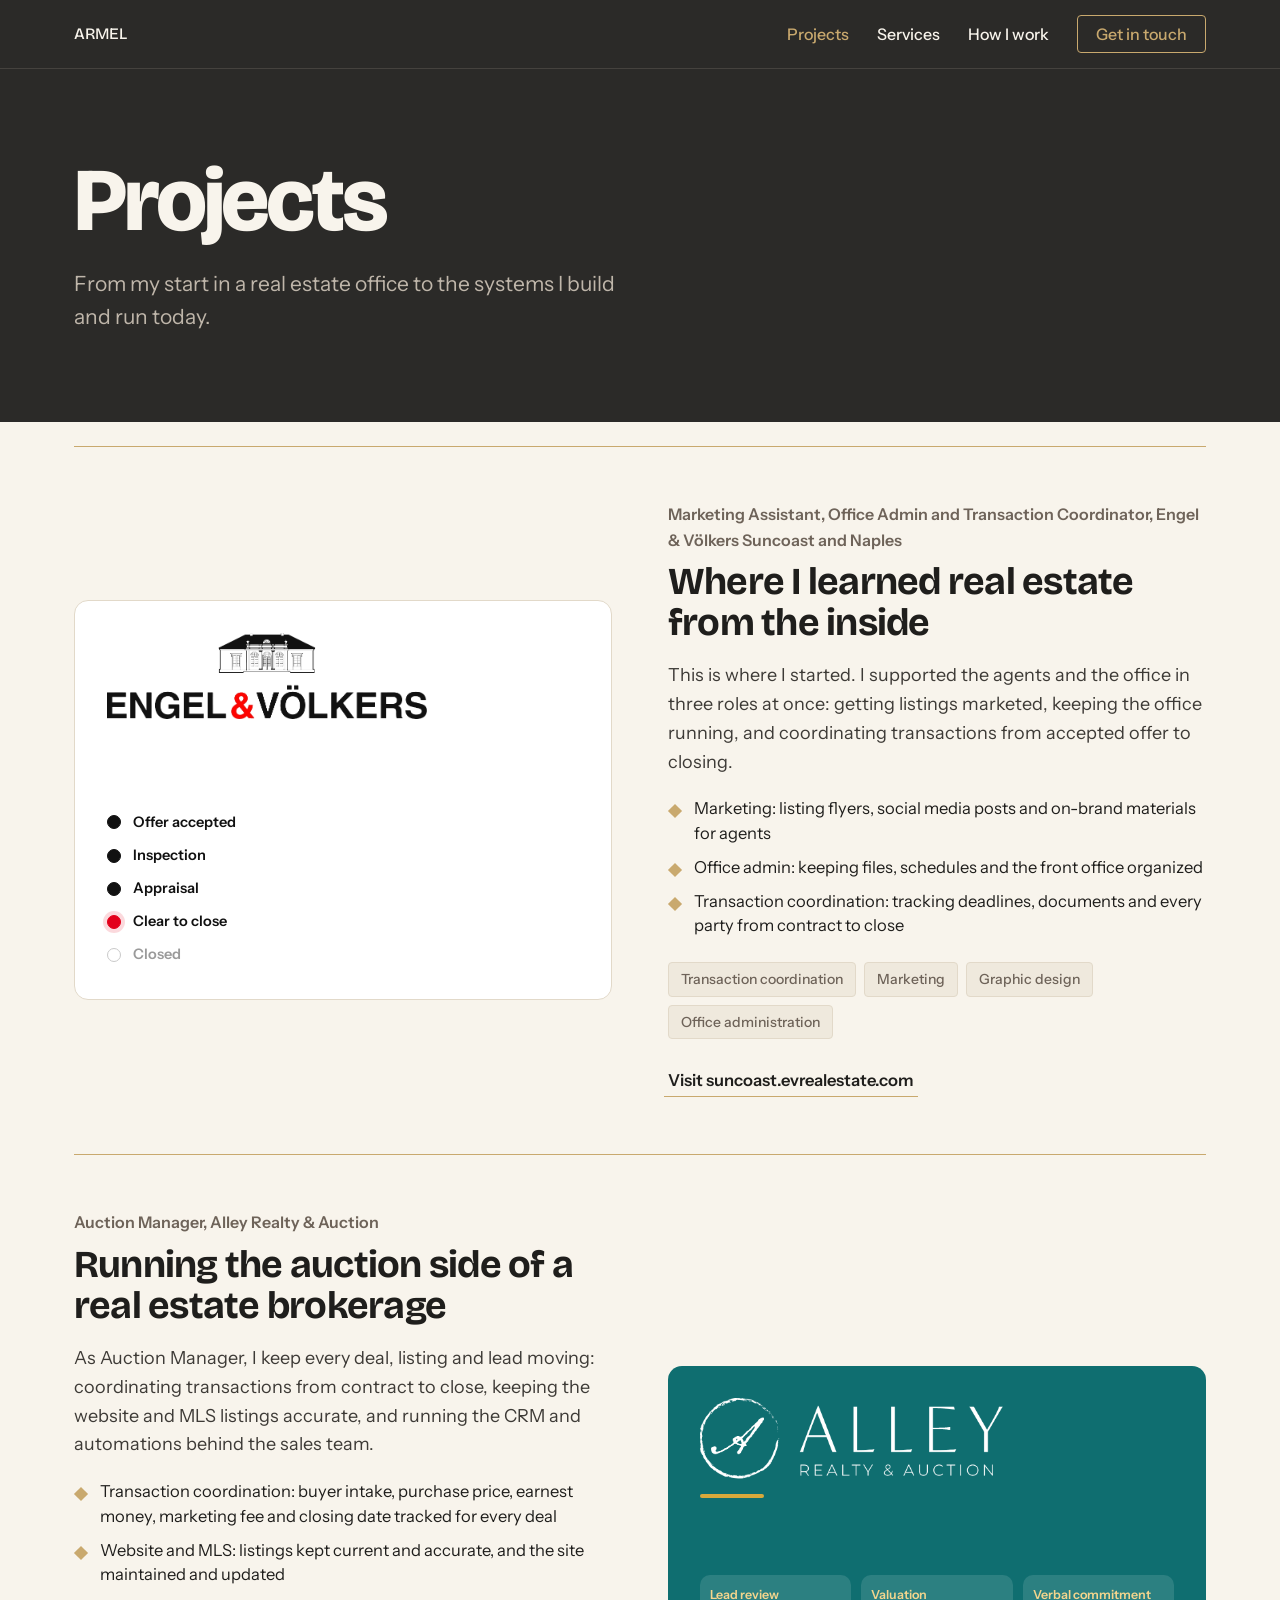
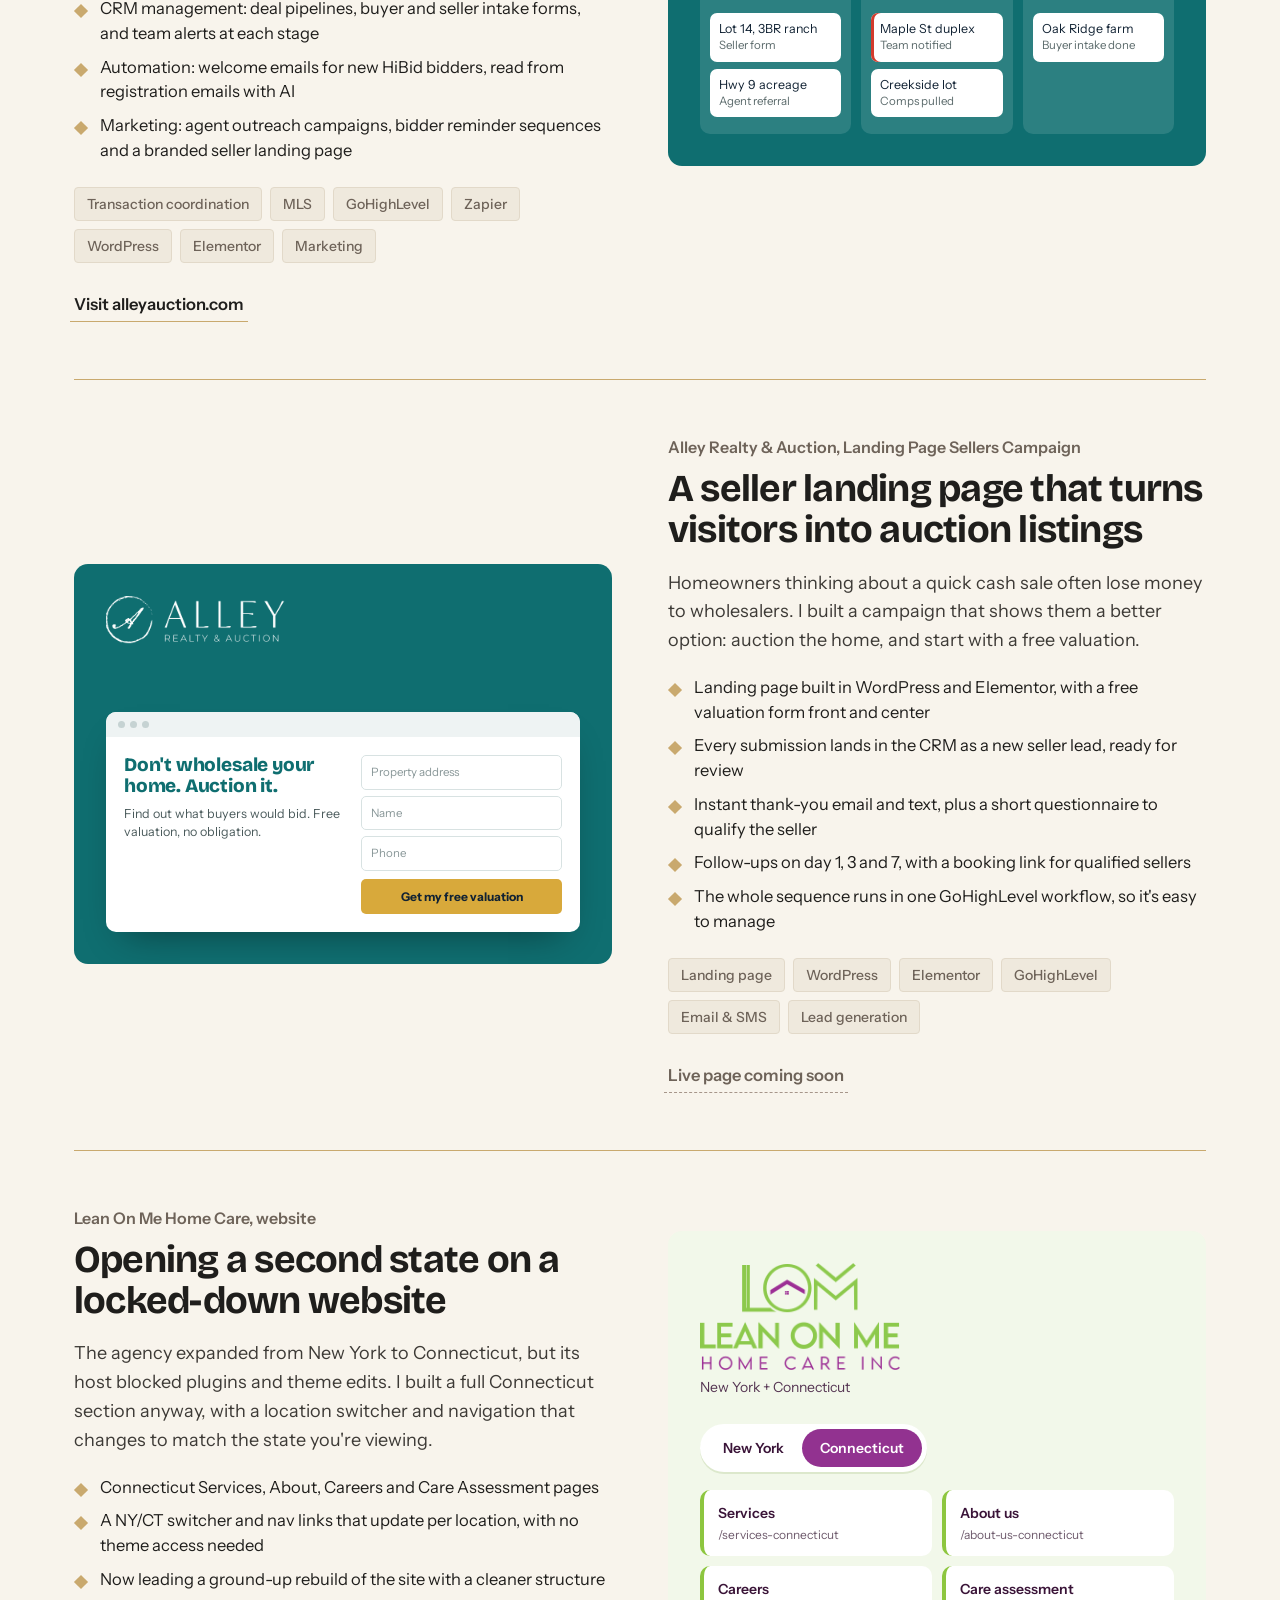
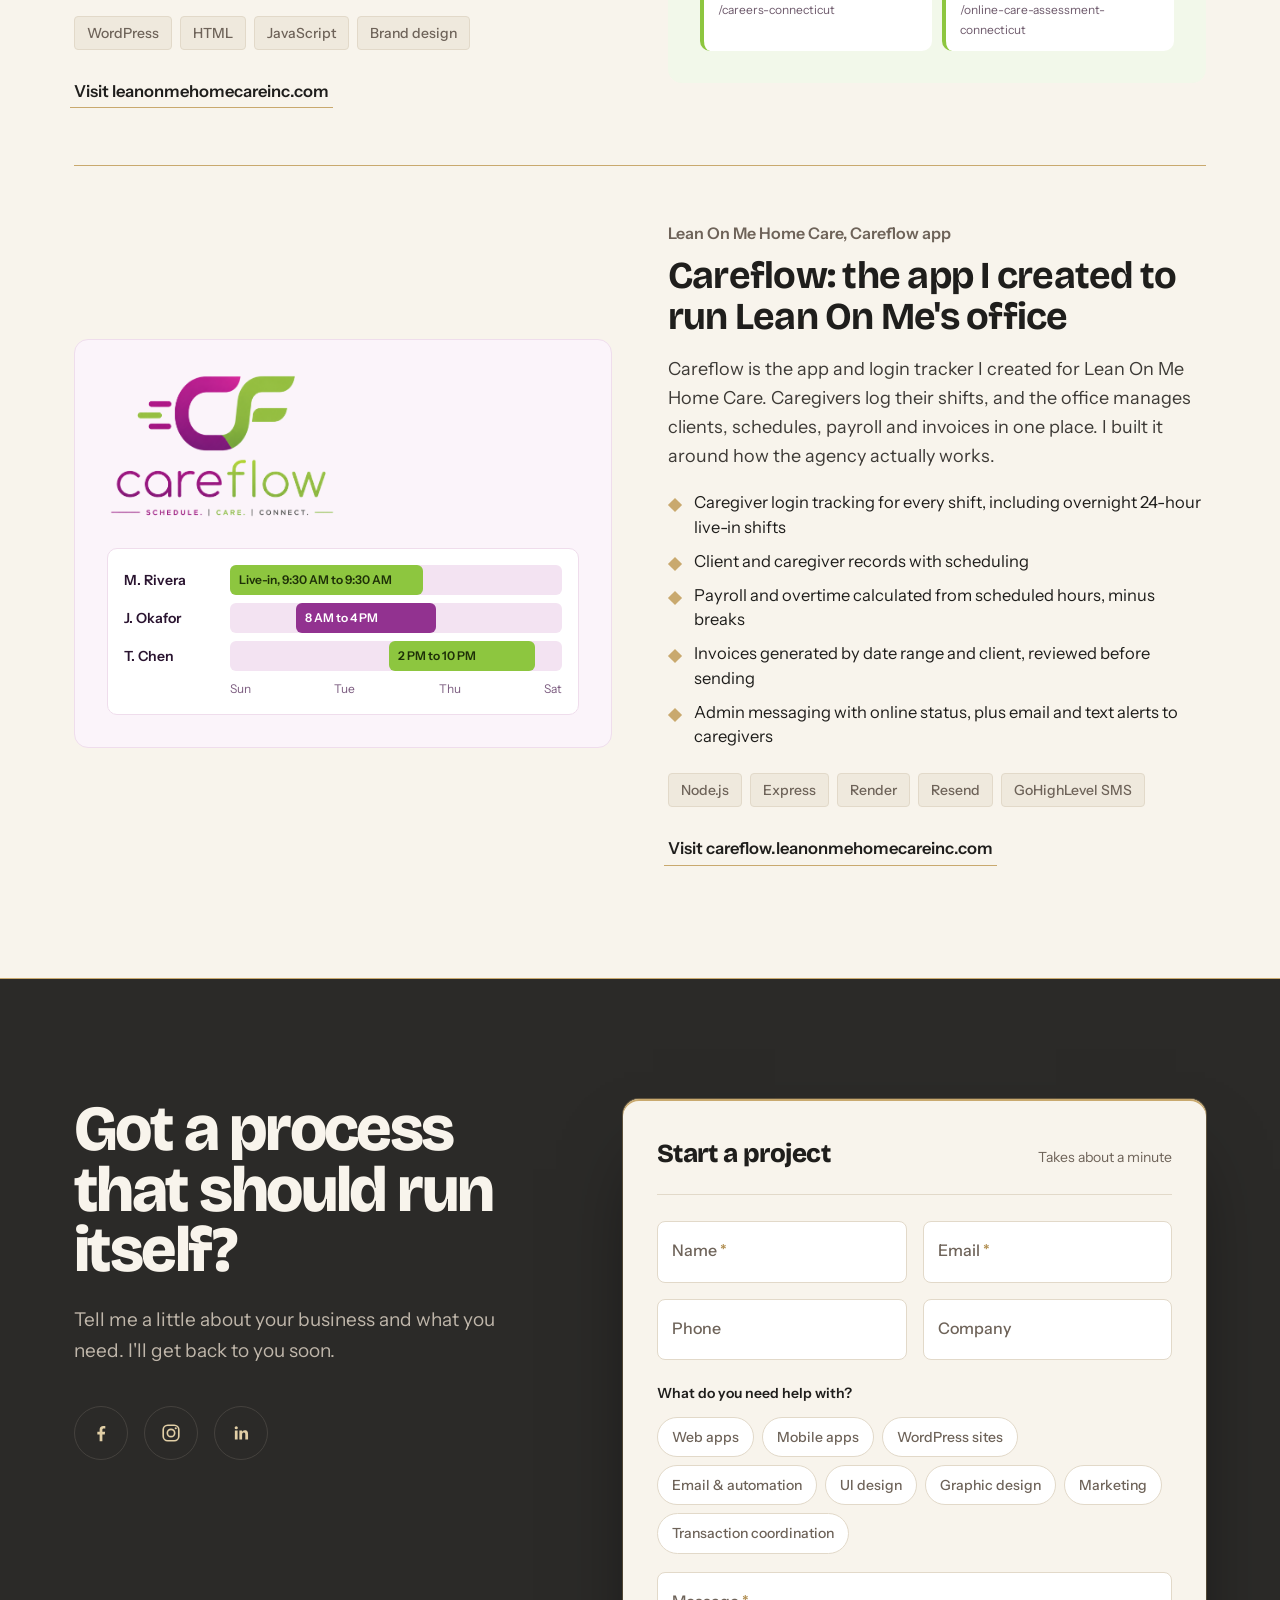
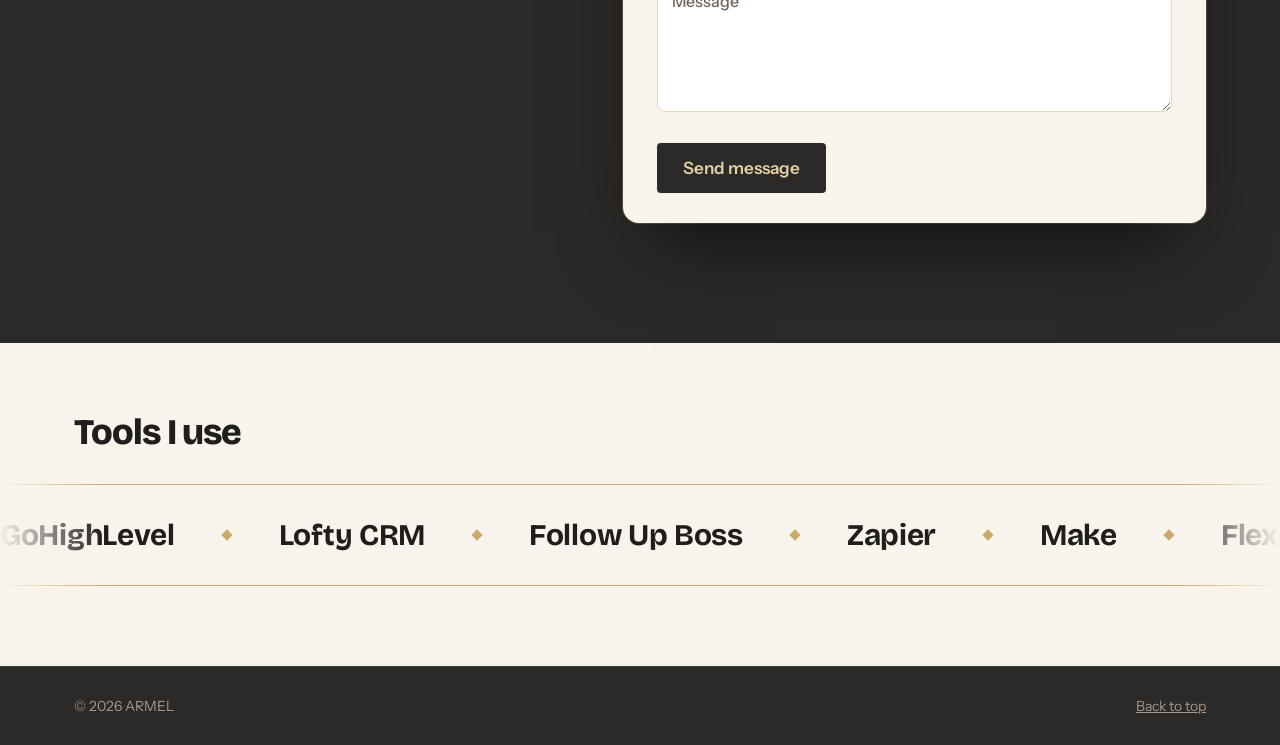
==== projects.html @ 3291731b "First version of portfolio" ====
<!doctype html>
<html lang="en">
<head>
<meta charset="utf-8">
<meta name="viewport" content="width=device-width, initial-scale=1">
<!--
  EDIT ME: replace the email address and the links in the
  Contact section. Search this file for "EDIT" to find every spot.
-->
<title>Projects | ARMEL</title>
<meta name="description" content="Case studies: Engel &amp; Völkers Suncoast and Naples, Alley Realty &amp; Auction, its seller landing page campaign, Lean On Me Home Care, and Careflow, the app I built for Lean On Me.">
<link rel="preconnect" href="https://fonts.googleapis.com">
<link rel="preconnect" href="https://fonts.gstatic.com" crossorigin>
<link href="https://fonts.googleapis.com/css2?family=Bricolage+Grotesque:opsz,wght@12..96,500;12..96,700;12..96,800&family=Instrument+Sans:wght@400;500;600&display=swap" rel="stylesheet">
<link rel="stylesheet" href="styles.css">
<script>
  // Scroll reveal: hide elements only when JavaScript runs and motion is allowed
  if (!window.matchMedia('(prefers-reduced-motion: reduce)').matches) document.documentElement.classList.add('js-reveal');
</script>
</head>
<body>

<nav class="nav" aria-label="Main">
  <div class="wrap">
    <a class="brand" href="index.html">ARMEL</a>
    <ul>
      <li class="keep-mobile"><a href="projects.html" aria-current="page">Projects</a></li>
      <li><a href="index.html#services">Services</a></li>
      <li><a href="index.html#process">How I work</a></li>
      <li><a class="cta-sm" href="#contact">Get in touch</a></li>
    </ul>
  </div>
</nav>

<header class="page-head" id="top">
  <div class="wrap">
    <h1>Projects</h1>
    <p class="lede">From my start in a real estate office to the systems I build and run today.</p>
  </div>
</header>

<main>
  <section class="projects">
    <div class="wrap">
      <article id="engel-volkers" class="case">
        <a class="visual v-ev" href="https://suncoast.evrealestate.com" target="_blank" rel="noopener" tabindex="-1" aria-hidden="true" data-stamp="CLOSED">
          <div>
            <img class="vlogo vlogo-ev" src="images/engel-volkers-logo.png" alt="Engel &amp; Völkers logo">
          </div>
          <ol class="closing">
            <li class="done"><span></span>Offer accepted</li>
            <li class="done"><span></span>Inspection</li>
            <li class="done"><span></span>Appraisal</li>
            <li class="now"><span></span>Clear to close</li>
            <li><span></span>Closed</li>
          </ol>
        </a>
        <div>
          <div class="client">Marketing Assistant, Office Admin and Transaction Coordinator, Engel &amp; Völkers Suncoast and Naples</div>
          <h3>Where I learned real estate from the inside</h3>
          <p>This is where I started. I supported the agents and the office in three roles at once: getting listings marketed, keeping the office running, and coordinating transactions from accepted offer to closing.</p>
          <ul class="built">
            <li>Marketing: listing flyers, social media posts and on-brand materials for agents</li>
            <li>Office admin: keeping files, schedules and the front office organized</li>
            <li>Transaction coordination: tracking deadlines, documents and every party from contract to close</li>
          </ul>
          <div class="tags"><span>Transaction coordination</span><span>Marketing</span><span>Graphic design</span><span>Office administration</span></div>
          <a class="visit" href="https://suncoast.evrealestate.com" target="_blank" rel="noopener">Visit suncoast.evrealestate.com<span class="sr"> (opens in a new tab)</span></a>
        </div>
      </article>

      <article id="alley" class="case flip">
        <a class="visual v-alley" href="https://alleyauction.com" target="_blank" rel="noopener" tabindex="-1" aria-hidden="true" data-stamp="SOLD">
          <div>
            <img class="vlogo" src="images/alley-logo.png" alt="Alley Realty &amp; Auction logo" width="890" height="237">
            <div class="gold-rule"></div>
          </div>
          <div class="pipe">
            <div class="col"><h4>Lead review</h4><div class="card">Lot 14, 3BR ranch<em>Seller form</em></div><div class="card">Hwy 9 acreage<em>Agent referral</em></div></div>
            <div class="col"><h4>Valuation</h4><div class="card hot">Maple St duplex<em>Team notified</em></div><div class="card">Creekside lot<em>Comps pulled</em></div></div>
            <div class="col"><h4>Verbal commitment</h4><div class="card">Oak Ridge farm<em>Buyer intake done</em></div></div>
          </div>
        </a>
        <div>
          <div class="client">Auction Manager, Alley Realty & Auction</div>
          <h3>Running the auction side of a real estate brokerage</h3>
          <p>As Auction Manager, I keep every deal, listing and lead moving: coordinating transactions from contract to close, keeping the website and MLS listings accurate, and running the CRM and automations behind the sales team.</p>
          <ul class="built">
            <li>Transaction coordination: buyer intake, purchase price, earnest money, marketing fee and closing date tracked for every deal</li>
            <li>Website and MLS: listings kept current and accurate, and the site maintained and updated</li>
            <li>CRM management: deal pipelines, buyer and seller intake forms, and team alerts at each stage</li>
            <li>Automation: welcome emails for new HiBid bidders, read from registration emails with AI</li>
            <li>Marketing: agent outreach campaigns, bidder reminder sequences and a branded seller landing page</li>
          </ul>
          <div class="tags"><span>Transaction coordination</span><span>MLS</span><span>GoHighLevel</span><span>Zapier</span><span>WordPress</span><span>Elementor</span><span>Marketing</span></div>
          <a class="visit" href="https://alleyauction.com" target="_blank" rel="noopener">Visit alleyauction.com<span class="sr"> (opens in a new tab)</span></a>
        </div>
      </article>

      <article id="alley-landing" class="case">
        <div class="visual v-landing" aria-hidden="true" data-stamp="NEW LEAD">
          <div>
            <img class="vlogo vlogo-small" src="images/alley-logo.png" alt="" width="890" height="237">
          </div>
          <div class="lp">
            <div class="lp-bar"><i></i><i></i><i></i></div>
            <div class="lp-body">
              <div class="lp-copy">
                <b>Don't wholesale your home. Auction it.</b>
                <span>Find out what buyers would bid. Free valuation, no obligation.</span>
              </div>
              <div class="lp-form">
                <em>Property address</em>
                <em>Name</em>
                <em>Phone</em>
                <strong>Get my free valuation</strong>
              </div>
            </div>
          </div>
        </div>
        <div>
          <div class="client">Alley Realty &amp; Auction, Landing Page Sellers Campaign</div>
          <h3>A seller landing page that turns visitors into auction listings</h3>
          <p>Homeowners thinking about a quick cash sale often lose money to wholesalers. I built a campaign that shows them a better option: auction the home, and start with a free valuation.</p>
          <ul class="built">
            <li>Landing page built in WordPress and Elementor, with a free valuation form front and center</li>
            <li>Every submission lands in the CRM as a new seller lead, ready for review</li>
            <li>Instant thank-you email and text, plus a short questionnaire to qualify the seller</li>
            <li>Follow-ups on day 1, 3 and 7, with a booking link for qualified sellers</li>
            <li>The whole sequence runs in one GoHighLevel workflow, so it's easy to manage</li>
          </ul>
          <div class="tags"><span>Landing page</span><span>WordPress</span><span>Elementor</span><span>GoHighLevel</span><span>Email &amp; SMS</span><span>Lead generation</span></div>
          <!-- EDIT: when the seller landing page is live, replace the line below with a link like the other projects -->
          <span class="visit visit-soon">Live page coming soon</span>
        </div>
      </article>

      <article id="lean-on-me" class="case flip">
        <a class="visual v-lom" href="https://leanonmehomecareinc.com" target="_blank" rel="noopener" tabindex="-1" aria-hidden="true" data-stamp="LIVE">
          <div>
            <img class="vlogo vlogo-lom" src="images/lean-on-me-logo.png" alt="Lean On Me Home Care logo" width="418" height="222">
            <div class="vsub">New York + Connecticut</div>
          </div>
          <div>
            <div class="switch"><span>New York</span><span class="act">Connecticut</span></div>
            <div class="pages">
              <div>Services<small>/services-connecticut</small></div>
              <div>About us<small>/about-us-connecticut</small></div>
              <div>Careers<small>/careers-connecticut</small></div>
              <div>Care assessment<small>/online-care-assessment-connecticut</small></div>
            </div>
          </div>
        </a>
        <div>
          <div class="client">Lean On Me Home Care, website</div>
          <h3>Opening a second state on a locked-down website</h3>
          <p>The agency expanded from New York to Connecticut, but its host blocked plugins and theme edits. I built a full Connecticut section anyway, with a location switcher and navigation that changes to match the state you're viewing.</p>
          <ul class="built">
            <li>Connecticut Services, About, Careers and Care Assessment pages</li>
            <li>A NY/CT switcher and nav links that update per location, with no theme access needed</li>
            <li>Now leading a ground-up rebuild of the site with a cleaner structure</li>
          </ul>
          <div class="tags"><span>WordPress</span><span>HTML</span><span>JavaScript</span><span>Brand design</span></div>
          <a class="visit" href="https://leanonmehomecareinc.com" target="_blank" rel="noopener">Visit leanonmehomecareinc.com<span class="sr"> (opens in a new tab)</span></a>
        </div>
      </article>

      <article id="careflow" class="case">
        <a class="visual v-careflow" href="https://careflow.leanonmehomecareinc.com" target="_blank" rel="noopener" tabindex="-1" aria-hidden="true" data-stamp="LAUNCHED">
          <div>
            <img class="vlogo vlogo-careflow" src="images/careflow-logo.png" alt="Careflow logo" width="1069" height="685">
          </div>
          <div>
            <div class="sched">
              <div class="row"><span class="who">M. Rivera</span><div class="bar"><i style="left:0;width:58%">Live-in, 9:30 AM to 9:30 AM</i></div></div>
              <div class="row"><span class="who">J. Okafor</span><div class="bar"><i class="p" style="left:20%;width:42%">8 AM to 4 PM</i></div></div>
              <div class="row"><span class="who">T. Chen</span><div class="bar"><i style="left:48%;width:44%">2 PM to 10 PM</i></div></div>
              <div class="week"><span>Sun</span><span>Tue</span><span>Thu</span><span>Sat</span></div>
            </div>
          </div>
        </a>
        <div>
          <div class="client">Lean On Me Home Care, Careflow app</div>
          <h3>Careflow: the app I created to run Lean On Me's office</h3>
          <p>Careflow is the app and login tracker I created for Lean On Me Home Care. Caregivers log their shifts, and the office manages clients, schedules, payroll and invoices in one place. I built it around how the agency actually works.</p>
          <ul class="built">
            <li>Caregiver login tracking for every shift, including overnight 24-hour live-in shifts</li>
            <li>Client and caregiver records with scheduling</li>
            <li>Payroll and overtime calculated from scheduled hours, minus breaks</li>
            <li>Invoices generated by date range and client, reviewed before sending</li>
            <li>Admin messaging with online status, plus email and text alerts to caregivers</li>
          </ul>
          <div class="tags"><span>Node.js</span><span>Express</span><span>Render</span><span>Resend</span><span>GoHighLevel SMS</span></div>
          <a class="visit" href="https://careflow.leanonmehomecareinc.com" target="_blank" rel="noopener">Visit careflow.leanonmehomecareinc.com<span class="sr"> (opens in a new tab)</span></a>
        </div>
      </article>
    </div>
  </section>

  <section class="contact" id="contact">
    <div class="wrap contact-grid">
      <div class="contact-side">
        <h2>Got a process that should run itself?</h2>
        <p class="contact-note">Tell me a little about your business and what you need. I'll get back to you soon.</p>
        <div class="social">
          <a href="https://www.facebook.com/armel.tingson24" target="_blank" rel="noopener" aria-label="Facebook (opens in a new tab)" data-label="Facebook"><span class="pour" aria-hidden="true"></span><svg viewBox="0 0 24 24" aria-hidden="true"><path fill="currentColor" d="M13.5 21v-7.5h2.6l.4-3h-3V8.6c0-.9.3-1.5 1.6-1.5h1.6V4.4c-.3 0-1.2-.1-2.3-.1-2.3 0-3.9 1.4-3.9 4v2.2H8v3h2.5V21h3z"/></svg></a>
          <a href="https://www.instagram.com/armel.tingson/" target="_blank" rel="noopener" aria-label="Instagram (opens in a new tab)" data-label="Instagram"><span class="pour" aria-hidden="true"></span><svg viewBox="0 0 24 24" aria-hidden="true"><rect x="3.5" y="3.5" width="17" height="17" rx="5" fill="none" stroke="currentColor" stroke-width="1.8"/><circle cx="12" cy="12" r="4" fill="none" stroke="currentColor" stroke-width="1.8"/><circle cx="17.2" cy="6.8" r="1.2" fill="currentColor"/></svg></a>
          <a href="https://www.linkedin.com/in/armel-tingson-234645240/" target="_blank" rel="noopener" aria-label="LinkedIn (opens in a new tab)" data-label="LinkedIn"><span class="pour" aria-hidden="true"></span><svg viewBox="0 0 24 24" aria-hidden="true"><path fill="currentColor" d="M5.3 9.2h3v10h-3zM6.8 4.5a1.75 1.75 0 1 1 0 3.5 1.75 1.75 0 0 1 0-3.5zM10.2 9.2h2.9v1.4h.1c.4-.8 1.4-1.6 2.9-1.6 3.1 0 3.6 2 3.6 4.6v5.6h-3v-5c0-1.2 0-2.7-1.6-2.7s-1.9 1.3-1.9 2.6v5.1h-3z"/></svg></a>
        </div>
      </div>

      <!-- Messages are emailed to armeltingson24@gmail.com through FormSubmit (formsubmit.co).
           After activating, you can swap the email in the form address for the private code FormSubmit sends you. -->
      <div class="form-card">
        <div class="form-head"><b>Start a project</b><span>Takes about a minute</span></div>
      <form class="contact-form" action="https://formsubmit.co/ajax/armeltingson24@gmail.com" method="POST" novalidate>
        <input type="hidden" name="_subject" value="New message from your portfolio website">
        <input type="hidden" name="_template" value="table">
        <div class="field-row">
          <label class="field float"><input type="text" name="name" autocomplete="name" required placeholder=" "><span>Name <i>*</i></span></label>
          <label class="field float"><input type="email" name="email" autocomplete="email" required placeholder=" "><span>Email <i>*</i></span></label>
        </div>
        <div class="field-row">
          <label class="field float"><input type="tel" name="phone" autocomplete="tel" placeholder=" "><span>Phone</span></label>
          <label class="field float"><input type="text" name="company" autocomplete="organization" placeholder=" "><span>Company</span></label>
        </div>
        <fieldset class="field services-pick">
          <legend>What do you need help with?</legend>
          <div class="chips">
              <label class="chip"><input type="checkbox" name="services" value="Web apps"><span>Web apps</span></label>
              <label class="chip"><input type="checkbox" name="services" value="Mobile apps"><span>Mobile apps</span></label>
              <label class="chip"><input type="checkbox" name="services" value="WordPress sites"><span>WordPress sites</span></label>
              <label class="chip"><input type="checkbox" name="services" value="Email &amp; automation"><span>Email &amp; automation</span></label>
              <label class="chip"><input type="checkbox" name="services" value="UI design"><span>UI design</span></label>
              <label class="chip"><input type="checkbox" name="services" value="Graphic design"><span>Graphic design</span></label>
              <label class="chip"><input type="checkbox" name="services" value="Marketing"><span>Marketing</span></label>
              <label class="chip"><input type="checkbox" name="services" value="Transaction coordination"><span>Transaction coordination</span></label>
          </div>
        </fieldset>
        <label class="field float"><textarea name="message" rows="4" required placeholder=" "></textarea><span>Message <i>*</i></span></label>
        <input type="text" name="_honey" class="hp" tabindex="-1" autocomplete="off" aria-hidden="true">
        <div class="form-foot">
          <button class="btn btn-signal" type="submit">Send message</button>
          <p class="form-status" role="status" aria-live="polite"></p>
        </div>
      </form>
      </div>
    </div>
  </section>
</main>

<section class="toolbelt" aria-labelledby="tools-title">
  <div class="wrap">
    <h2 id="tools-title">Tools I use</h2>
  </div>
  <div class="marquee">
    <ul class="track">
      <li>GoHighLevel</li><li>Lofty CRM</li><li>Follow Up Boss</li><li>Zapier</li><li>Make</li><li>Flex MLS</li><li>NABOR MLS</li><li>Stellar MLS</li><li>BrokerBay</li><li>Brand Central</li><li>HiBid</li><li>Auction Flex 360</li><li>Canva</li><li>Adobe Photoshop</li><li>CapCut</li><li>WordPress</li><li>Elementor</li><li>Node.js</li><li>Express</li><li>Render</li><li>Resend</li><li>GitHub</li><li>Microsoft 365</li><li>GoDaddy</li>
      <!-- copy for the seamless loop -->
      <li aria-hidden="true">GoHighLevel</li><li aria-hidden="true">Lofty CRM</li><li aria-hidden="true">Follow Up Boss</li><li aria-hidden="true">Zapier</li><li aria-hidden="true">Make</li><li aria-hidden="true">Flex MLS</li><li aria-hidden="true">NABOR MLS</li><li aria-hidden="true">Stellar MLS</li><li aria-hidden="true">BrokerBay</li><li aria-hidden="true">Brand Central</li><li aria-hidden="true">HiBid</li><li aria-hidden="true">Auction Flex 360</li><li aria-hidden="true">Canva</li><li aria-hidden="true">Adobe Photoshop</li><li aria-hidden="true">CapCut</li><li aria-hidden="true">WordPress</li><li aria-hidden="true">Elementor</li><li aria-hidden="true">Node.js</li><li aria-hidden="true">Express</li><li aria-hidden="true">Render</li><li aria-hidden="true">Resend</li><li aria-hidden="true">GitHub</li><li aria-hidden="true">Microsoft 365</li><li aria-hidden="true">GoDaddy</li>
    </ul>
  </div>
</section>

<footer>
  <div class="wrap">
    <span>© <span id="yr">2026</span> ARMEL</span>
    <a href="#top">Back to top</a>
  </div>
</footer>

<script>
  document.getElementById('yr').textContent = new Date().getFullYear();
</script>
<script>
  // Scroll reveal: elements settle into place as they scroll into view
  (function(){
    var root = document.documentElement;
    if (!root.classList.contains('js-reveal')) return;
    var groups = [
      ['.page-head h1, .sec-head h2, .intro h2, .contact h2, .toolbelt h2', 'rv-head'],
      ['.sec-head p, .intro-body > *, .flow, .contact-note, .contact .social, .contact-form, .marquee, .page-head .lede', 'rv-fade'],
      ['.case > .visual, .case > div:last-child', 'rv-fade'],
      ['.svc-group > h3, .svc, .work-grid > div', 'rv-fade'],
      ['.case, .intro h2, .work-grid > div', 'rv-line']
    ];
    var targets = [];
    groups.forEach(function(g){
      document.querySelectorAll(g[0]).forEach(function(el){
        el.classList.add(g[1]);
        // stagger siblings of the same kind
        var sibs = Array.prototype.filter.call(el.parentNode.children, function(c){ return c.matches(g[0]); });
        var i = sibs.indexOf(el);
        if (i > 0) el.style.setProperty('--d', Math.min(i * 0.12, 0.48) + 's');
        if (targets.indexOf(el) < 0) targets.push(el);
      });
    });
    // Hidden headlines can't be seen by the observer, so each one watches its container instead
    var watch = new Map();
    targets.forEach(function(el){
      var spot = el.classList.contains('rv-head') ? el.parentNode : el;
      if (!watch.has(spot)) watch.set(spot, []);
      watch.get(spot).push(el);
    });
    var io = new IntersectionObserver(function(entries){
      entries.forEach(function(e){
        if (!e.isIntersecting) return;
        (watch.get(e.target) || []).forEach(function(el){ el.classList.add('in'); });
        io.unobserve(e.target);
      });
    }, { rootMargin: '0px 0px -8% 0px', threshold: 0 });
    watch.forEach(function(_, spot){ io.observe(spot); });
  })();
</script>
<script>
  // Contact form: send without leaving the page, and show a clear result
  (function(){
    var form = document.querySelector('.contact-form');
    if (!form) return;
    var status = form.querySelector('.form-status');
    var btn = form.querySelector('button[type="submit"]');
    function say(text, kind){ status.textContent = text; status.className = 'form-status' + (kind ? ' is-' + kind : ''); }
    form.addEventListener('submit', function(e){
      e.preventDefault();
      var missing = form.querySelector('[required]:invalid');
      if (missing) {
        var label = missing.closest('.field').querySelector('span').firstChild.textContent.trim();
        say(missing.type === 'email' && missing.value ? 'Enter a valid email address.' : 'Add your ' + label.toLowerCase() + ' to send the message.', 'error');
        missing.focus(); return;
      }
      var data = new FormData(form);
      var picked = data.getAll('services'); data.delete('services');
      data.append('services', picked.length ? picked.join(', ') : 'Not specified');
      btn.disabled = true; btn.textContent = 'Sending...'; say('');
      fetch(form.action, { method: 'POST', body: data, headers: { Accept: 'application/json' } })
        .then(function(r){ return r.json().catch(function(){ return {}; }).then(function(j){
          if (!r.ok || String(j.success) === 'false') throw new Error();
          form.reset(); say('Thanks! Your message was sent. I\'ll get back to you soon.', 'ok');
        }); })
        .catch(function(){ say('Your message didn\'t send. Check your connection and try again.', 'error'); })
        .then(function(){ btn.disabled = false; btn.textContent = 'Send message'; });
    });
  })();
</script>
</body>
</html>
---- styles.css ----
/* Portfolio styles — linked from index.html */

/* ---------- Brand palette: change colors here ---------- */
:root{
  --charcoal:#2B2A28;      /* Rich charcoal: hero, nav, footer, premium sections */
  --charcoal-2:#353331;    /* Slightly lighter charcoal for cards on charcoal */
  --charcoal-line:#45423E; /* Dividers on charcoal */
  --ivory:#F8F4EC;         /* Warm ivory: main background */
  --ivory-2:#EFE9DD;       /* Deeper ivory for tags and panels */
  --gold:#C9A96E;          /* Champagne gold: CTAs, fine borders, icons, highlights */
  --gold-soft:#E2CFA6;     /* Light gold for text on charcoal */
  --black:#1F1E1C;         /* Soft black: body text and headings on light backgrounds */
  --taupe:#A6968A;         /* Warm taupe: secondary accent */
  --taupe-text:#6E6359;    /* Darker taupe for readable supporting text on ivory */
  --on-dark:#F8F4EC;       /* Main text on charcoal */
  --on-dark-muted:#BFB6AA; /* Supporting text on charcoal */
  --line:#E2D9C9;          /* Dividers on ivory */

  --display:"Bricolage Grotesque",system-ui,sans-serif;
  --body:"Instrument Sans",system-ui,sans-serif;
  --wrap:1180px;
}

*{box-sizing:border-box;margin:0;padding:0}
html{scroll-behavior:smooth}
body{font-family:var(--body);color:var(--black);background:var(--ivory);font-size:18px;line-height:1.6;-webkit-font-smoothing:antialiased}
img{max-width:100%;display:block}
a{color:inherit}
:focus-visible{outline:2px solid var(--gold);outline-offset:3px;border-radius:4px}
.wrap{max-width:var(--wrap);margin:0 auto;padding:0 24px}

/* ---------- Nav ---------- */
.nav{position:sticky;top:0;z-index:10;background:var(--charcoal);color:var(--on-dark);border-bottom:1px solid var(--charcoal-line)}
.nav .wrap{display:flex;align-items:center;justify-content:space-between;height:68px}
.brand{font-family:var(--display);font-weight:800;font-size:22px;text-decoration:none;letter-spacing:-.02em}
.nav ul{display:flex;gap:28px;list-style:none;align-items:center}
.nav a{text-decoration:none;font-weight:500;font-size:16px}
.nav a:hover{color:var(--gold)}
.nav .cta-sm{border:1px solid var(--gold);color:var(--gold);padding:8px 18px;border-radius:4px}
.nav .cta-sm:hover{background:var(--gold);color:var(--black)}
.nav a[aria-current="page"]{color:var(--gold)}

/* Page header (projects page) */
.page-head{background:var(--charcoal);color:var(--on-dark)}
.page-head .wrap{padding-top:88px;padding-bottom:88px}
.page-head h1{font-family:var(--display);font-weight:800;font-size:clamp(48px,7vw,96px);line-height:.98;letter-spacing:-.035em}
.page-head .lede{margin-top:22px;font-size:21px;max-width:40ch;color:var(--on-dark-muted)}
.projects{padding-top:24px}
.projects .case:first-child{border-top:none}

/* ---------- Hero ---------- */
.hero{background:var(--charcoal);color:var(--on-dark);overflow:hidden}
.hero .wrap{display:grid;grid-template-columns:1.15fr .85fr;gap:56px;align-items:center;padding-top:96px;padding-bottom:104px}
.hero h1{font-family:var(--display);font-weight:800;font-size:clamp(44px,6.4vw,88px);line-height:.98;letter-spacing:-.035em}
.hero p.lede{margin-top:28px;font-size:21px;max-width:34ch;color:var(--on-dark-muted)}
.hero .actions{margin-top:36px;display:flex;gap:14px;flex-wrap:wrap}

.btn{display:inline-block;font-weight:600;text-decoration:none;padding:15px 26px;border-radius:4px;font-size:17px;transition:transform .15s ease,background .15s ease}
.btn:hover{transform:translateY(-2px)}
.btn-signal{background:var(--gold);color:var(--black)}
.btn-signal:hover{background:var(--gold-soft)}
.btn-ghost{border:1px solid var(--taupe);color:var(--on-dark)}
.btn-ghost:hover{border-color:var(--gold);color:var(--gold)}

/* Flow card — the one moving thing on the page */
.flow{color:var(--on-dark);background:var(--charcoal-2);border:1px solid var(--charcoal-line);border-radius:14px;padding:30px 28px 26px;box-shadow:0 30px 60px -24px rgba(0,0,0,.5)}
.flow-head{display:flex;justify-content:space-between;align-items:baseline;margin-bottom:22px;gap:12px}
.flow-head strong{font-family:var(--display);font-size:19px;font-weight:700}
.flow-head span{font-size:13px;color:var(--taupe)}
.steps{list-style:none;position:relative}
.steps::before{content:"";position:absolute;left:15px;top:16px;bottom:16px;width:1px;background:var(--charcoal-line)}
.step{position:relative;display:flex;gap:16px;align-items:flex-start;padding:11px 0;color:#7F786F;transition:color .35s ease}
.dot{flex:none;width:32px;height:32px;border-radius:50%;background:var(--charcoal);border:1px solid var(--charcoal-line);display:grid;place-items:center;transition:background .35s ease,border-color .35s ease,transform .35s ease;position:relative;z-index:1}
.dot svg{width:15px;height:15px;opacity:0;transition:opacity .3s ease}
.step b{display:block;font-weight:600;font-size:16px;line-height:1.35}
.step small{display:block;font-size:13.5px;margin-top:2px}
.step.on{color:var(--on-dark)}
.step.on small{color:var(--on-dark-muted)}
.step.on .dot{background:var(--gold);border-color:var(--gold)}
.step.on .dot svg{opacity:1}
.step.now .dot{transform:scale(1.15)}
.flow-foot{margin-top:18px;padding-top:16px;border-top:1px solid var(--charcoal-line);font-size:13.5px;color:var(--taupe)}

/* Full-bleed hero photo */
.hero{position:relative;isolation:isolate}
.hero-bg{position:absolute;top:0;right:0;height:100%;width:auto;max-width:none;z-index:-2;
  -webkit-mask-image:linear-gradient(90deg,transparent 0%,#000 38%);mask-image:linear-gradient(90deg,transparent 0%,#000 38%)}
.hero::after{content:"";position:absolute;inset:0;z-index:-1;
  background:linear-gradient(90deg,rgba(43,42,40,.85) 0%,rgba(43,42,40,.6) 38%,rgba(43,42,40,0) 55%)}
.hero .wrap{grid-template-columns:1fr;min-height:min(86vh,780px);align-content:center}
.hero .wrap > div{max-width:560px}
.hero h1{font-size:clamp(40px,5vw,70px)}

/* ---------- Section basics ---------- */
section{padding:112px 0}
.sec-head{display:grid;grid-template-columns:1fr 1fr;gap:48px;align-items:end;margin-bottom:64px}
h2{font-family:var(--display);font-weight:800;font-size:clamp(36px,4.6vw,60px);line-height:1.02;letter-spacing:-.03em}
.sec-head p{color:var(--taupe-text);font-size:19px;max-width:46ch}

/* ---------- Case studies ---------- */
.case{display:grid;grid-template-columns:1fr 1fr;gap:56px;align-items:center;padding:56px 0;border-top:1px solid var(--gold)}
.case:last-child{padding-bottom:0}
.case.flip .visual{order:2}
.client{font-weight:600;color:var(--taupe-text);font-size:16px}
.case h3{font-family:var(--display);font-weight:700;font-size:clamp(28px,3vw,38px);line-height:1.08;letter-spacing:-.02em;margin:8px 0 18px}
.case p{color:#3D3A36;max-width:52ch}
.built{margin-top:20px;list-style:none;display:grid;gap:9px}
.built li{padding-left:26px;position:relative;font-size:16.5px;line-height:1.5}
.built li::before{content:"";position:absolute;left:2px;top:10px;width:10px;height:10px;transform:rotate(45deg);background:var(--gold)}
.tags{margin-top:24px;display:flex;flex-wrap:wrap;gap:8px}
.tags span{font-size:14px;font-weight:500;padding:5px 12px;border-radius:4px;background:var(--ivory-2);color:var(--taupe-text);border:1px solid var(--line)}

/* Project links */
a.visual{text-decoration:none;cursor:pointer}
.visit{display:inline-block;margin-top:26px;font-weight:600;font-size:16.5px;color:var(--black);text-decoration:none;border-bottom:1px solid var(--gold);padding:2px 4px 3px;margin-left:-4px;
  background:linear-gradient(var(--gold),var(--gold)) left bottom/100% 0 no-repeat;transition:background-size .55s var(--ease-lux),color .3s ease}
.visit:hover{background-size:100% 100%}
.visit-soon{color:var(--taupe-text);border-bottom-style:dashed;border-bottom-color:var(--taupe);cursor:default}
.visit-soon:hover{background-size:100% 0}
.sr{position:absolute;width:1px;height:1px;overflow:hidden;clip:rect(0 0 0 0);white-space:nowrap}

/* Client-branded visuals (these keep each client's own colors) */
.visual{border-radius:14px;padding:32px;min-height:400px;display:flex;flex-direction:column;justify-content:space-between;position:relative;overflow:hidden}
.visual .vname{font-family:var(--display);font-weight:800;font-size:clamp(34px,4vw,52px);letter-spacing:-.03em;line-height:1}
.visual .vsub{font-size:14px;opacity:.85;margin-top:6px}
.visual .vlogo{display:block;width:100%;max-width:340px;height:auto}
.visual .vlogo-lom{max-width:200px}
.visual .vlogo-careflow{max-width:230px}

/* Engel & Völkers — black, white, red */
.v-ev{background:#fff;color:#111;border:1px solid var(--line)}
.visual .vlogo-ev{max-width:320px}
.closing{list-style:none;display:grid;gap:10px;margin-top:28px}
.closing li{display:flex;align-items:center;gap:12px;font-size:14.5px;font-weight:600;color:#9A9A9A}
.closing li span{width:14px;height:14px;border-radius:50%;border:1.5px solid #C9C9C9;flex:none}
.closing li.done{color:#111}
.closing li.done span{background:#111;border-color:#111}
.closing li.now{color:#111}
.closing li.now span{border-color:#E3001B;background:#E3001B;box-shadow:0 0 0 4px rgba(227,0,27,.15)}

/* Careflow — brand purple + green */
.v-careflow{background:#FBF4FA;color:#2A1430;border:1px solid #EFDDEC}
.sched{background:#fff;color:#2A1430;border:1px solid #EFDDEC;border-radius:10px;padding:16px;display:grid;gap:8px;font-size:14px;margin-top:28px}
.sched .row{display:grid;grid-template-columns:96px 1fr;gap:10px;align-items:center}
.sched .who{font-weight:600}
.sched .bar{height:30px;border-radius:6px;background:#F3E3F2;position:relative}
.sched .bar i{position:absolute;top:0;bottom:0;border-radius:6px;background:#8DC63F;display:flex;align-items:center;padding:0 9px;font-style:normal;font-size:12px;font-weight:600;color:#1E3008;white-space:nowrap;overflow:hidden}
.sched .bar i.p{background:#923290;color:#fff}
.sched .week{display:flex;justify-content:space-between;font-size:12px;color:#7A5A7E;padding-left:106px}

/* Alley Auction — teal, gold, red accent */
.v-alley{background:#0F6E70;color:#fff}
.pipe{display:grid;grid-template-columns:repeat(3,1fr);gap:10px;margin-top:28px}
.col{background:rgba(255,255,255,.12);border-radius:10px;padding:10px}
.col h4{font-size:12.5px;font-weight:600;margin-bottom:8px;color:#F4D58D}
.card{background:#fff;color:#123;border-radius:7px;padding:8px 9px;font-size:12.5px;line-height:1.35;margin-bottom:7px}
.card em{display:block;font-style:normal;color:#5C6B6C;font-size:11.5px}
.card.hot{box-shadow:inset 3px 0 0 #D33A2C}
.gold-rule{height:4px;width:64px;background:#D8A93B;border-radius:2px;margin-top:14px}

/* Alley seller landing page campaign */
.v-landing{background:#0F6E70;color:#fff}
.visual .vlogo-small{max-width:200px}
.v-landing[data-stamp]::after{top:22px;bottom:auto;right:22px;color:#F4D58D;border-color:#F4D58D;outline-color:#F4D58D;font-size:12px;letter-spacing:.14em}
.lp{margin-top:26px;background:#fff;border-radius:10px;overflow:hidden;box-shadow:0 18px 36px -18px rgba(0,0,0,.45)}
.lp-bar{display:flex;gap:5px;padding:9px 12px;background:#EEF3F3}
.lp-bar i{width:7px;height:7px;border-radius:50%;background:#C6D3D3}
.lp-body{display:grid;grid-template-columns:1.1fr 1fr;gap:16px;padding:18px;color:#123}
.lp-copy b{display:block;font-family:var(--display);font-weight:800;font-size:19px;line-height:1.1;letter-spacing:-.01em;color:#0F6E70}
.lp-copy span{display:block;margin-top:8px;font-size:12.5px;line-height:1.45;color:#4B5B5C}
.lp-form{display:grid;gap:6px;align-content:start}
.lp-form em{display:block;font-style:normal;font-size:11.5px;color:#8A9899;border:1px solid #D8E2E2;border-radius:5px;padding:7px 9px}
.lp-form strong{display:block;text-align:center;font-size:12px;font-weight:700;color:#123;background:#D8A93B;border-radius:5px;padding:8px 6px;margin-top:2px}

/* Lean On Me — NY / CT */
.v-lom{background:#F2F8EA;color:#3A1438}
.switch{display:inline-flex;background:#fff;border-radius:999px;padding:5px;margin-top:26px;box-shadow:0 2px 0 #DCE8CC}
.switch span{padding:8px 18px;border-radius:999px;font-weight:600;font-size:14px}
.switch .act{background:#923290;color:#fff}
.pages{margin-top:18px;display:grid;grid-template-columns:1fr 1fr;gap:10px}
.pages div{background:#fff;border-radius:10px;padding:12px 14px;font-size:14px;font-weight:600;border-left:4px solid #8DC63F}
.pages div small{display:block;font-weight:400;color:#6E5A6C;font-size:12px}

/* ---------- Intro ---------- */
.intro .wrap{display:grid;grid-template-columns:1fr 1.25fr;gap:56px;align-items:start}
.intro h2{border-top:1px solid var(--gold);padding-top:24px}
.roles{list-style:none;margin-top:20px;display:grid;gap:0}
.roles li{display:flex;align-items:center;gap:12px;padding:9px 0;border-bottom:1px solid var(--line);font-weight:500;font-size:17px;color:var(--taupe-text)}
.roles li::before{content:"";width:7px;height:7px;transform:rotate(45deg);background:var(--taupe);flex:none}
.roles li:first-child{font-family:var(--display);font-weight:700;font-size:22px;letter-spacing:-.01em;color:var(--black)}
.roles li:first-child::before{background:var(--gold);width:9px;height:9px}
.roles li:last-child{border-bottom:0}
.intro-side .flow{margin-top:36px}
.intro-body{padding-top:26px}
.intro-body p{font-size:20px;line-height:1.65;color:#3D3A36;max-width:56ch}
.intro-body p + p{margin-top:18px}
.text-link{display:inline-block;margin-top:26px;font-weight:600;color:var(--black);text-decoration:none;border-bottom:1px solid var(--gold);padding-bottom:3px}
.text-link:hover{color:var(--taupe-text)}

/* ---------- Services (premium section) ---------- */
.services{background:var(--charcoal);color:var(--on-dark)}
.services .sec-head p{color:var(--on-dark-muted)}
.svc-group + .svc-group{margin-top:72px}
.svc-group > h3{font-family:var(--display);font-weight:700;font-size:20px;color:var(--gold);margin-bottom:18px;letter-spacing:-.01em}
.svc-grid{display:grid;grid-template-columns:repeat(auto-fit,minmax(250px,1fr));column-gap:36px}
.svc{padding:28px 0 32px;border-top:1px solid var(--charcoal-line)}
.svc h4{font-family:var(--display);font-weight:700;font-size:25px;letter-spacing:-.02em;margin-bottom:10px;display:flex;gap:14px;align-items:center}
.svc h4::before{content:"";width:9px;height:9px;transform:rotate(45deg);background:var(--gold);flex:none}
.svc p{color:var(--on-dark-muted);font-size:17px;max-width:44ch}
.svc .tools{margin-top:14px;font-size:14.5px;color:var(--taupe)}

/* ---------- How I work ---------- */
.work-grid{display:grid;grid-template-columns:repeat(3,1fr);gap:40px}
.work-grid > div{border-top:1px solid var(--gold);padding-top:22px}
.work-grid h3{font-family:var(--display);font-weight:700;font-size:24px;letter-spacing:-.015em;margin-bottom:10px}
.work-grid p{color:var(--taupe-text);font-size:17px}

/* ---------- Contact (premium section) ---------- */
.contact{background:var(--charcoal);color:var(--on-dark);padding:120px 0;border-top:1px solid var(--gold)}
.contact h2{font-size:clamp(44px,7vw,104px);line-height:.95;letter-spacing:-.04em;max-width:14ch}
.contact-grid{display:grid;grid-template-columns:.9fr 1.1fr;gap:72px;align-items:start}
.contact h2{font-size:clamp(40px,5vw,72px)}
.contact-note{margin-top:24px;font-size:19px;color:var(--on-dark-muted);max-width:34ch}

/* Social icons: on hover, liquid gold pours in and fills the circle */
.social{display:flex;gap:16px;margin-top:40px}
.social a{position:relative;display:grid;place-items:center;width:54px;height:54px;border-radius:50%;
  color:var(--gold-soft);border:1px solid var(--charcoal-line);
  transition:color .45s ease .1s,border-color .45s ease,translate .5s var(--ease-lux)}
.social svg{width:22px;height:22px;position:relative;z-index:1;transition:transform .6s var(--ease-lux)}
.social .pour{position:absolute;inset:0;border-radius:50%;overflow:hidden}
.social .pour::before{content:"";position:absolute;left:-50%;top:105%;width:200%;height:200%;
  background:linear-gradient(180deg,#E6D2A8,var(--gold));border-radius:42%;transition:top .9s var(--ease-lux)}
.social a::after{content:attr(data-label);position:absolute;left:50%;bottom:calc(100% + 10px);translate:-50% 6px;opacity:0;
  font-size:12.5px;font-weight:600;letter-spacing:.04em;color:var(--gold-soft);white-space:nowrap;pointer-events:none;
  transition:opacity .4s ease,translate .5s var(--ease-lux)}
.social a:focus-visible{outline:2px solid var(--gold);outline-offset:4px}
.social a:hover,.social a:focus-visible{color:var(--charcoal);border-color:var(--gold);translate:0 -3px}
.social a:hover .pour::before,.social a:focus-visible .pour::before{top:-30%;animation:pour 5s linear infinite}
.social a:hover::after,.social a:focus-visible::after{opacity:1;translate:-50% 0}
.social a:hover svg{transform:scale(1.08)}
@keyframes pour{to{rotate:360deg}}
@media (prefers-reduced-motion:reduce){.social .pour::before{animation:none!important}}

/* Contact form: a floating ivory card on the charcoal section */
.form-card{position:relative;background:var(--ivory);color:var(--black);border-radius:16px;padding:34px 34px 30px;
  box-shadow:0 2px 0 var(--gold) inset,0 40px 80px -30px rgba(0,0,0,.7),0 0 0 1px rgba(201,169,110,.35);
  animation:floatCard 7s ease-in-out infinite;transition:box-shadow .6s var(--ease-lux)}
.form-card:hover,.form-card:focus-within{animation-play-state:paused;
  box-shadow:0 2px 0 var(--gold) inset,0 50px 90px -30px rgba(0,0,0,.75),0 0 0 1px var(--gold)}
@keyframes floatCard{0%,100%{translate:0 0}50%{translate:0 -10px}}
.form-head{display:flex;justify-content:space-between;align-items:baseline;gap:12px;padding-bottom:20px;margin-bottom:26px;border-bottom:1px solid var(--line)}
.form-head b{font-family:var(--display);font-weight:800;font-size:26px;letter-spacing:-.02em}
.form-head span{font-size:14px;color:var(--taupe-text)}

.contact-form{display:grid;gap:16px}
.field-row{display:grid;grid-template-columns:1fr 1fr;gap:16px}
.field{display:grid;gap:8px;border:0;min-width:0}
.field i{font-style:normal;color:#B08D4F}

/* Floating labels: the label sits inside the box, then lifts up when you type */
.field.float{position:relative;display:block}
.field.float input,.field.float textarea{width:100%;font:inherit;font-size:16.5px;color:var(--black);background:#fff;
  border:1px solid var(--line);border-radius:8px;padding:24px 14px 9px;resize:vertical;transition:border-color .35s ease,box-shadow .35s ease}
.field.float textarea{min-height:120px}
.field.float > span{position:absolute;left:15px;top:17px;font-size:16px;font-weight:500;color:var(--taupe-text);pointer-events:none;
  transform-origin:left top;transition:transform .35s var(--ease-lux),color .35s ease}
.field.float input:focus + span,.field.float input:not(:placeholder-shown) + span,
.field.float textarea:focus + span,.field.float textarea:not(:placeholder-shown) + span{transform:translateY(-10px) scale(.76);color:#8E7449}
.field.float input:focus,.field.float textarea:focus{outline:none;border-color:var(--gold);box-shadow:0 0 0 4px rgba(201,169,110,.2)}

.services-pick{margin:6px 0 2px}
.services-pick legend{font-size:14px;font-weight:600;color:var(--black);margin-bottom:12px;padding:0}
.chips{display:flex;flex-wrap:wrap;gap:8px}
.chip{position:relative;cursor:pointer}
.chip input{position:absolute;opacity:0;width:1px;height:1px}
.chip span{display:inline-block;font-size:14px;font-weight:500;padding:8px 14px;border:1px solid var(--line);border-radius:999px;background:#fff;color:var(--taupe-text);transition:all .35s var(--ease-lux)}
.chip:hover span{border-color:var(--gold);color:var(--black)}
.chip input:checked + span{background:var(--charcoal);border-color:var(--charcoal);color:var(--gold-soft)}
.chip input:focus-visible + span{outline:2px solid var(--gold);outline-offset:3px}
.hp{position:absolute;left:-9999px;width:1px;height:1px;opacity:0}

.form-foot{display:flex;align-items:center;gap:18px;flex-wrap:wrap;margin-top:6px}
.form-foot .btn{border:0;cursor:pointer;font-family:inherit;background:var(--charcoal);color:var(--gold-soft)}
.form-foot .btn:hover{background:var(--black);color:var(--gold)}
.form-foot .btn:disabled{opacity:.6;cursor:wait;transform:none}
.form-status{font-size:15px;color:var(--taupe-text);max-width:40ch}
.form-status.is-ok{color:#5E7A3A}
.form-status.is-error{color:#A2392B}
@media (prefers-reduced-motion:reduce){.form-card{animation:none}}

/* ---------- Tools I use (sliding strip) ---------- */
.toolbelt{background:var(--ivory);padding:72px 0 80px}
.toolbelt h2{font-size:clamp(28px,3vw,36px);margin-bottom:32px}
.marquee{overflow:hidden;border-top:1px solid var(--gold);border-bottom:1px solid var(--gold);padding:26px 0;
  -webkit-mask-image:linear-gradient(90deg,transparent,#000 8%,#000 92%,transparent);mask-image:linear-gradient(90deg,transparent,#000 8%,#000 92%,transparent)}
.track{display:flex;width:max-content;list-style:none;animation:slide 70s linear infinite}
.marquee:hover .track{animation-play-state:paused}
.track li{display:flex;align-items:center;font-family:var(--display);font-weight:700;font-size:clamp(22px,2.4vw,30px);letter-spacing:-.01em;color:var(--black);white-space:nowrap;padding-right:48px}
.track li::after{content:"";width:8px;height:8px;transform:rotate(45deg);background:var(--gold);margin-left:48px}
@keyframes slide{from{transform:translateX(0)}to{transform:translateX(-50%)}}
@media (prefers-reduced-motion:reduce){
  .track{animation:none;flex-wrap:wrap;width:auto;row-gap:14px;padding:0 24px}
  .track li[aria-hidden]{display:none}
  .marquee{-webkit-mask-image:none;mask-image:none}
}

/* ---------- Footer ---------- */
footer{background:var(--charcoal);color:var(--taupe);padding:28px 0;font-size:14px;border-top:1px solid var(--charcoal-line)}
footer .wrap{display:flex;justify-content:space-between;gap:16px;flex-wrap:wrap}
footer a:hover{color:var(--gold)}

/* ---------- Luxury hover effects ---------- */
:root{--ease-lux:cubic-bezier(.22,.7,.18,1)}

/* Shared smooth transitions */
.btn,.nav a,.brand,.tags span,.text-link,.visual,.vlogo,.flow,.svc h4,.svc h4::before,.built li::before,
.track li,footer a,.work-grid h3,.hero-bg{transition:all .55s var(--ease-lux)}

@media (hover:hover){
  /* Name in the nav */
  .brand:hover{color:var(--gold);letter-spacing:.06em}

  /* Nav links: fine gold underline draws in from the left */
  .nav ul a:not(.cta-sm){background:linear-gradient(var(--gold),var(--gold)) left bottom/0 1px no-repeat;padding-bottom:4px}
  .nav ul a:not(.cta-sm):hover{background-size:100% 1px}

  /* Outline buttons fill with champagne gold */
  .nav .cta-sm,.btn-ghost{background:linear-gradient(var(--gold),var(--gold)) left/0 100% no-repeat}
  .nav .cta-sm:hover,.btn-ghost:hover{background-size:100% 100%;color:var(--black);border-color:var(--gold)}

  /* Gold buttons: a soft light sweeps across */
  .btn{position:relative;overflow:hidden}
  .btn-signal::after{content:"";position:absolute;inset:0;pointer-events:none;
    background:linear-gradient(110deg,transparent 35%,rgba(255,255,255,.5) 50%,transparent 65%);transform:translateX(-120%);transition:transform 1s var(--ease-lux)}
  .btn-signal:hover::after{transform:translateX(120%)}
  .btn:hover{transform:translateY(-3px);box-shadow:0 14px 30px -14px rgba(201,169,110,.65)}

  /* Hero photo: slow, subtle push-in */
  .hero-bg{transform-origin:right center;transition-duration:1.8s}
  .hero:hover .hero-bg{transform:scale(1.035)}

  /* "What I bring" card */
  .flow:hover{transform:translateY(-4px);box-shadow:0 40px 70px -30px rgba(0,0,0,.6)}

  /* Text link: gold rises behind the words */
  .text-link{background:linear-gradient(var(--gold),var(--gold)) left bottom/100% 0 no-repeat;padding:2px 4px 3px;margin-left:-4px}
  .text-link:hover{background-size:100% 100%;color:var(--black)}

  /* Tags and skills */
  .tags span:hover{border-color:var(--gold);background:#fff;color:var(--black);transform:translateY(-2px)}

  /* Project panels lift with a gold edge */
  .case:hover .visual{transform:translateY(-8px);box-shadow:0 40px 70px -35px rgba(31,30,28,.45)}
  .case:hover .vlogo{transform:scale(1.04)}
  .built li:hover::before{transform:rotate(225deg)}

  /* Services: gold line draws across the top, diamond turns */
  .svc{position:relative}
  .svc::after{content:"";position:absolute;left:0;top:-1px;height:1px;width:0;background:var(--gold);transition:width .8s var(--ease-lux)}
  .svc:hover::after{width:100%}
  .svc:hover h4{color:var(--gold-soft)}
  .svc:hover h4::before{transform:rotate(225deg)}

  /* How I work */
  .work-grid > div{position:relative}
  .work-grid > div::after{content:"";position:absolute;left:0;top:-1px;height:2px;width:0;background:var(--charcoal);transition:width .8s var(--ease-lux)}
  .work-grid > div:hover::after{width:100%}
  .work-grid > div:hover h3{color:var(--taupe-text)}

  /* Tools strip */
  .track li:hover{color:var(--gold)}

  /* Contact and footer links */
  footer a:hover{color:var(--gold);text-decoration-color:var(--gold)}
}

/* ---------- Signature effect 1: gilded border trace ----------
   On hover, a fine gold line draws itself around the panel once, like a signature. */
@property --trace{syntax:"<angle>";inherits:false;initial-value:0deg}
.visual::before,.flow::before{content:"";position:absolute;inset:0;border-radius:inherit;padding:1.5px;pointer-events:none;z-index:3;
  --trace:0deg;
  background:conic-gradient(from -90deg,var(--gold) 0deg,var(--gold-soft) calc(var(--trace) - 1deg),transparent var(--trace));
  -webkit-mask:linear-gradient(#000 0 0) content-box,linear-gradient(#000 0 0);-webkit-mask-composite:xor;
          mask:linear-gradient(#000 0 0) content-box exclude,linear-gradient(#000 0 0);
  transition:--trace 1.2s var(--ease-lux)}
.flow{position:relative}
@media (hover:hover){
  .case:hover .visual::before,.flow:hover::before{--trace:360deg}
}

/* ---------- Signature effect 2: closing stamp on project panels ---------- */
.visual[data-stamp]::after{content:attr(data-stamp);position:absolute;right:24px;bottom:24px;z-index:2;
  width:112px;height:112px;border-radius:50%;display:grid;place-items:center;padding-left:.2em;
  font-family:var(--display);font-weight:800;font-size:14px;letter-spacing:.2em;color:var(--gold);
  border:2px solid var(--gold);outline:1px solid var(--gold);outline-offset:-9px;
  background:radial-gradient(circle,rgba(201,169,110,.16),rgba(201,169,110,0) 70%);
  opacity:0;transform:scale(2.4) rotate(-32deg);pointer-events:none}
@media (hover:hover){
  .case:hover .visual[data-stamp]::after{animation:stamp .6s cubic-bezier(.2,1.5,.4,1) .12s forwards}
  .case:hover .visual[data-stamp]{animation:thud .6s ease .12s}
}
@keyframes stamp{
  0%{opacity:0;transform:scale(2.4) rotate(-32deg)}
  55%{opacity:1;transform:scale(.9) rotate(-11deg)}
  100%{opacity:.95;transform:scale(1) rotate(-12deg)}
}
@keyframes thud{0%,100%{translate:0 0}45%{translate:0 0}55%{translate:0 2px}70%{translate:0 -1px}}
@media (prefers-reduced-motion:reduce){
  .case:hover .visual[data-stamp]::after{animation:none;opacity:.95;transform:rotate(-12deg)}
}

/* ---------- Scroll reveal ---------- */
/* Headlines rise out from behind an invisible line */
.js-reveal .rv-head{clip-path:inset(0 0 100% 0);translate:0 .45em;transition:clip-path 1.1s var(--ease-lux) var(--d,0s),translate 1.1s var(--ease-lux) var(--d,0s)}
.js-reveal .rv-head.in{clip-path:inset(-.2em -.2em -.3em -.2em);translate:0 0}
/* Content settles softly into place */
.js-reveal .rv-fade{opacity:0;translate:0 28px;transition:opacity 1s ease var(--d,0s),translate 1.2s var(--ease-lux) var(--d,0s)}
.js-reveal .rv-fade.in{opacity:1;translate:0 0}
/* Positions list slides in sideways, one after another */
.js-reveal .roles li.rv-fade{translate:-48px 0;transition:opacity .9s ease var(--d,0s),translate 1.1s var(--ease-lux) var(--d,0s)}
.js-reveal .roles li.rv-fade.in{translate:0 0}
/* Gold divider lines draw themselves from left to right */
.js-reveal .rv-line{border-top-color:transparent;background-image:linear-gradient(var(--gold),var(--gold));background-repeat:no-repeat;background-position:left top;background-size:0 1px;transition:background-size 1.4s var(--ease-lux) .1s}
.js-reveal .rv-line.in{background-size:100% 1px}
/* Hero entrance on page load */
.js-reveal .hero .wrap > div > *{animation:heroIn 1.1s var(--ease-lux) both}
.js-reveal .hero h1{animation-delay:.1s}
.js-reveal .hero .lede{animation-delay:.3s}
.js-reveal .hero .actions{animation-delay:.5s}
.js-reveal .hero-bg{animation:heroPhoto 1.8s ease both}
@keyframes heroIn{from{opacity:0;translate:0 30px}to{opacity:1;translate:0 0}}
@keyframes heroPhoto{from{opacity:0}to{opacity:1}}

/* ---------- Hero headline: luxury reveal and champagne sheen ---------- */
.js-reveal .hero h1.lux-title{animation:none}
.lux-title .lw{display:inline-block;overflow:hidden;padding-bottom:.1em;margin-bottom:-.1em;vertical-align:top}
.lux-title .lwi{display:inline-block;translate:0 105%;opacity:0;
  background:linear-gradient(100deg,var(--on-dark) 0%,var(--on-dark) 44%,#F6E7C4 48.5%,var(--gold) 50%,#F6E7C4 51.5%,var(--on-dark) 56%,var(--on-dark) 100%);
  background-size:var(--bw,300%) var(--bh,100%);background-repeat:no-repeat;background-position:var(--bx0,100%) var(--by,0);
  -webkit-background-clip:text;background-clip:text;color:transparent}
.lux-title.go .lwi{
  animation:luxRise 1.2s var(--ease-lux) calc(.15s + var(--i) * .07s) forwards,
            luxSheen 11s ease-in-out 2.2s infinite}
@keyframes luxRise{to{translate:0 0;opacity:1}}
@keyframes luxSheen{0%{background-position:var(--bx0) var(--by)}18%{background-position:var(--bx1) var(--by)}100%{background-position:var(--bx1) var(--by)}}

/* ---------- Responsive ---------- */
@media (max-width:960px){
  .hero .wrap,.sec-head,.case,.intro .wrap,.contact-grid{grid-template-columns:1fr}
  .contact-grid{gap:44px}
  .intro .wrap{gap:0}
  .intro-body p{font-size:18px}
  .hero-bg{position:relative;display:block;width:100%;height:auto;aspect-ratio:1/1;object-fit:cover;object-position:58% 0;
    -webkit-mask-image:linear-gradient(180deg,#000 70%,transparent 100%);mask-image:linear-gradient(180deg,#000 70%,transparent 100%)}
  .hero::after{display:none}
  .hero .wrap{min-height:0;margin-top:-48px;padding-top:0;padding-bottom:64px}
  .intro-side .flow{margin-top:28px}
  .hero .wrap{padding-top:64px;padding-bottom:72px;gap:44px}
  .case.flip .visual{order:0}
  .visual{min-height:0}
  .work-grid{grid-template-columns:1fr;gap:28px}
  section{padding:80px 0}
  .sec-head{margin-bottom:40px;gap:16px}
}
@media (max-width:720px){
  body{font-size:17px}
  .wrap{padding:0 16px}
  .nav ul{gap:18px}
  .nav ul li:not(:last-child):not(.keep-mobile){display:none}
  .page-head .wrap{padding-top:56px;padding-bottom:56px}
  .svc-grid{grid-template-columns:1fr}
  .svc-group + .svc-group{margin-top:52px}
  .pipe{grid-template-columns:1fr 1fr}
  .pipe .col:last-child{display:none}
  .visual{padding:22px}
  .sched .row{grid-template-columns:72px 1fr}
  .sched .week{padding-left:82px}
  .pages{grid-template-columns:1fr}
  .lp-body{grid-template-columns:1fr}
  .contact{padding:88px 0}
  .field-row{grid-template-columns:1fr}
  .form-card{padding:26px 20px 24px}
  .form-head{flex-direction:column;gap:4px}
}
@media (prefers-reduced-motion:reduce){
  html{scroll-behavior:auto}
  *{transition:none!important}
}
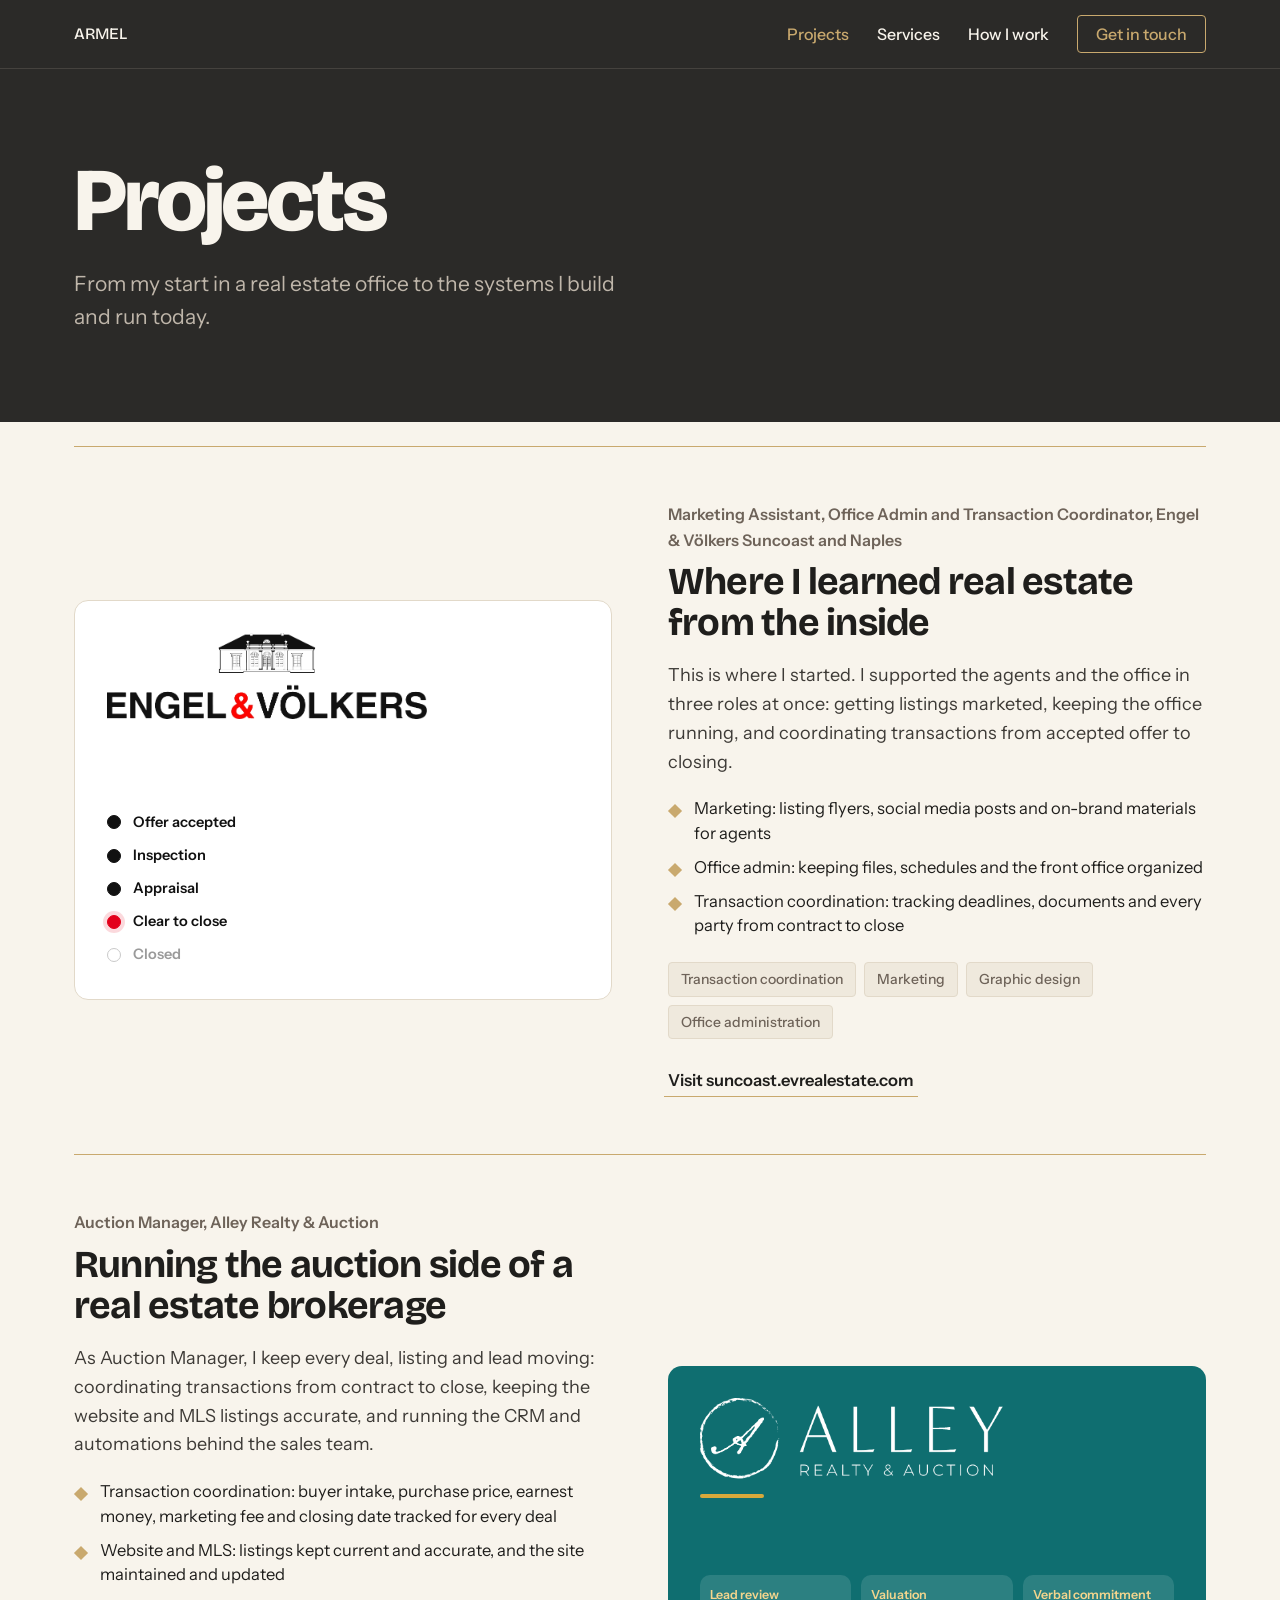
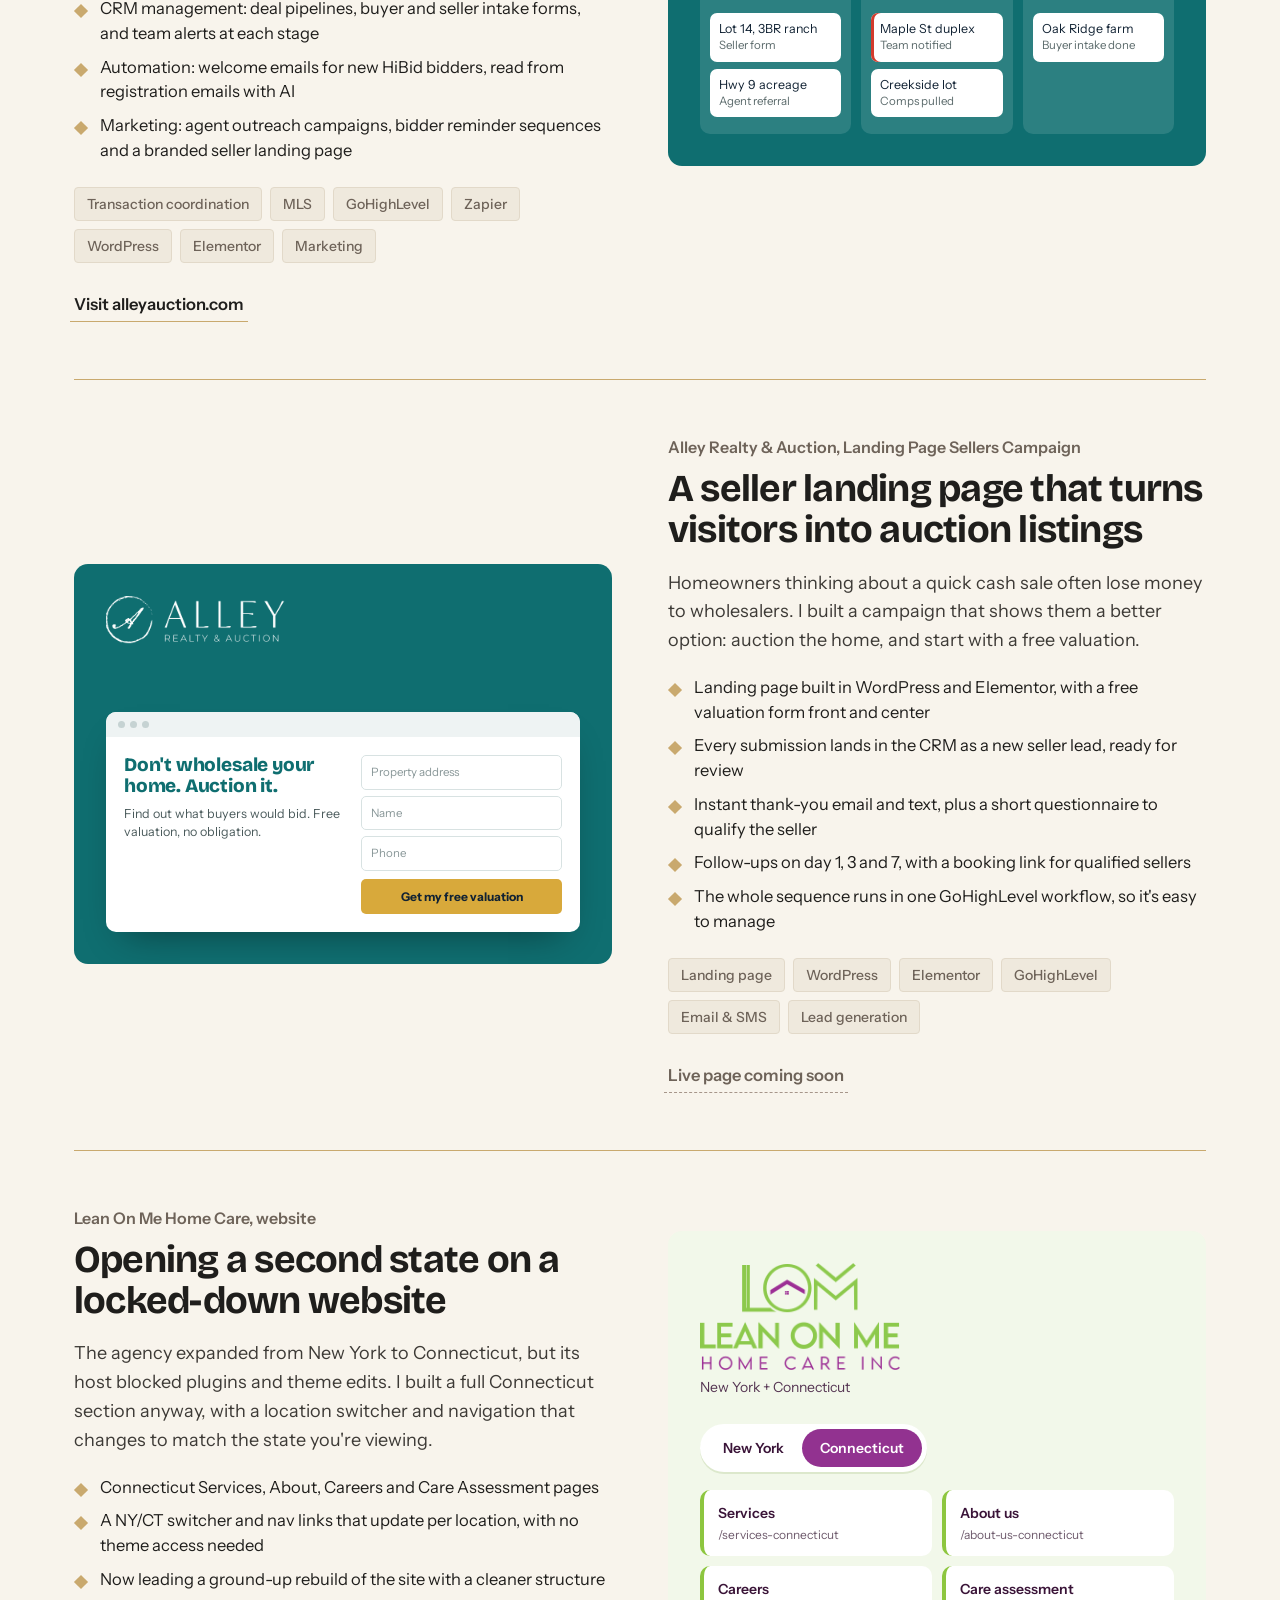
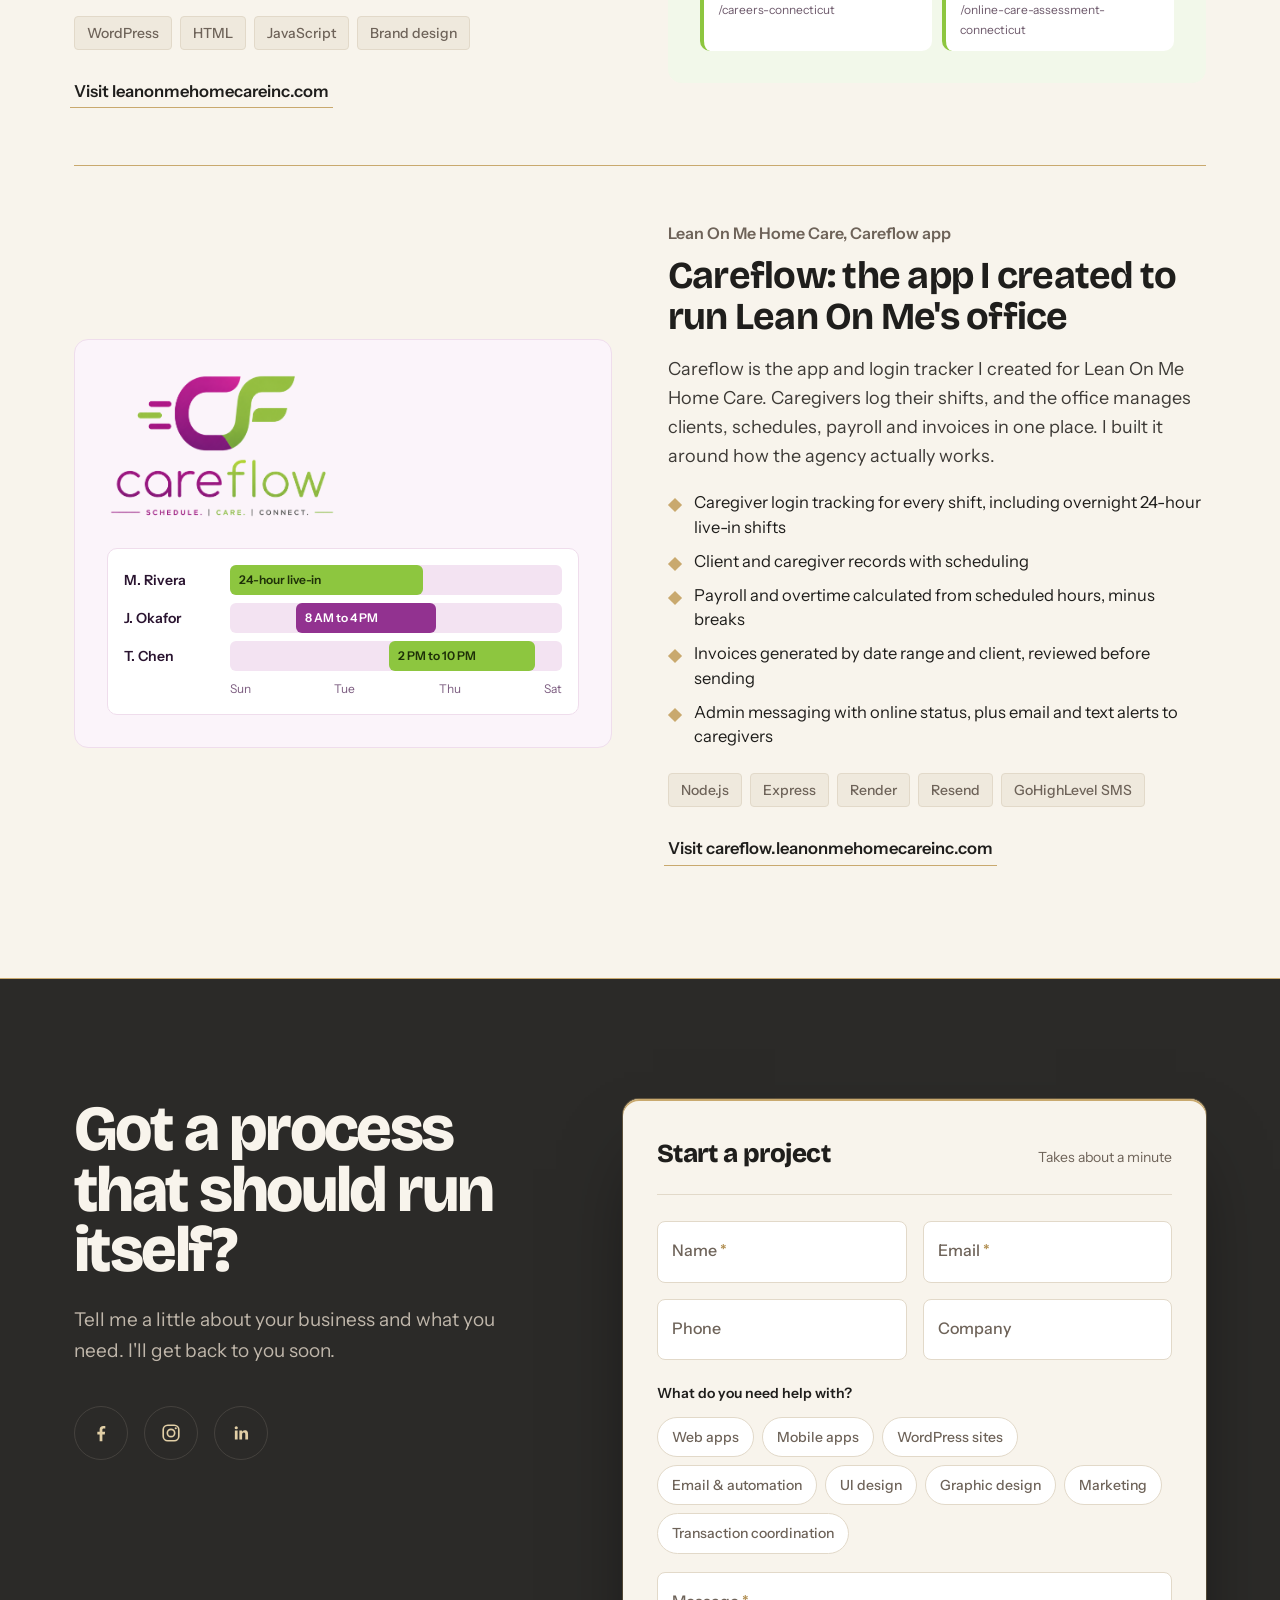
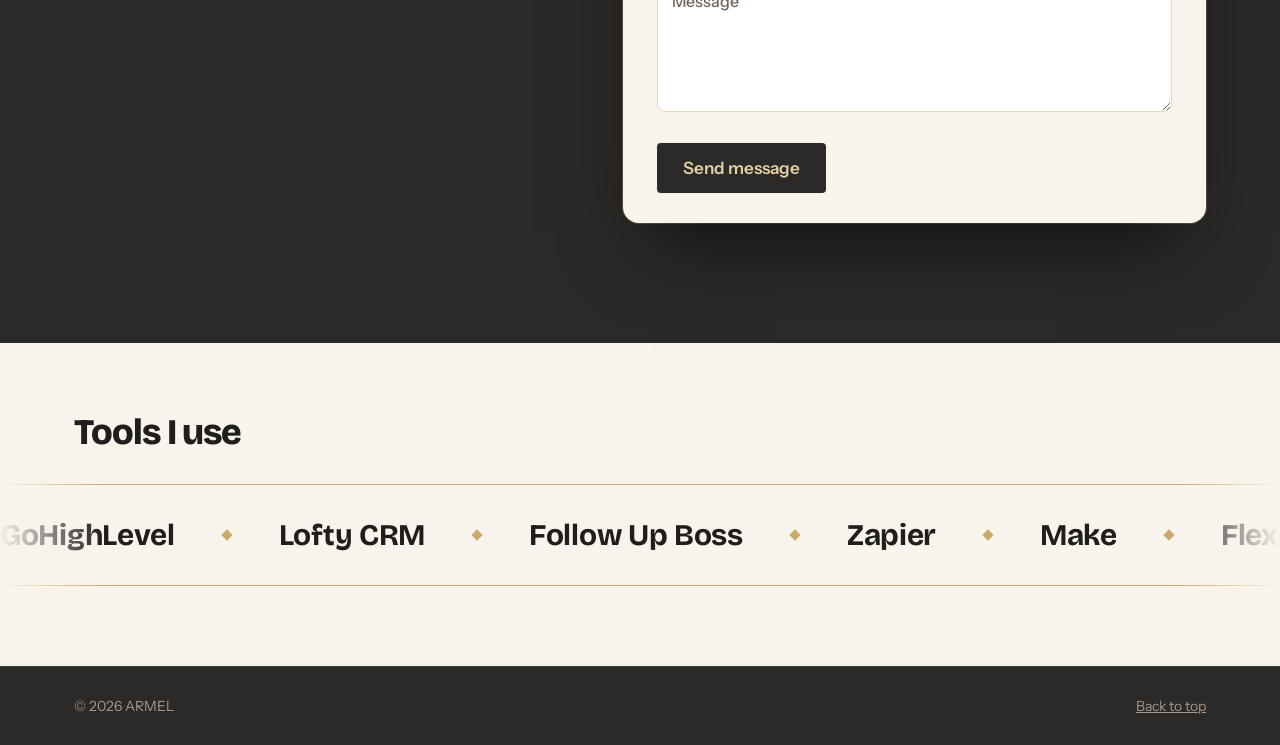
==== commit e4a35887: "Phone and tablet fixes" ====
--- a/projects.html
+++ b/projects.html
@@ -172,7 +172,7 @@
           </div>
           <div>
             <div class="sched">
-              <div class="row"><span class="who">M. Rivera</span><div class="bar"><i style="left:0;width:58%">Live-in, 9:30 AM to 9:30 AM</i></div></div>
+              <div class="row"><span class="who">M. Rivera</span><div class="bar"><i style="left:0;width:58%">24-hour live-in</i></div></div>
               <div class="row"><span class="who">J. Okafor</span><div class="bar"><i class="p" style="left:20%;width:42%">8 AM to 4 PM</i></div></div>
               <div class="row"><span class="who">T. Chen</span><div class="bar"><i style="left:48%;width:44%">2 PM to 10 PM</i></div></div>
               <div class="week"><span>Sun</span><span>Tue</span><span>Thu</span><span>Sat</span></div>
--- a/styles.css
+++ b/styles.css
@@ -445,6 +445,23 @@
 @keyframes luxRise{to{translate:0 0;opacity:1}}
 @keyframes luxSheen{0%{background-position:var(--bx0) var(--by)}18%{background-position:var(--bx1) var(--by)}100%{background-position:var(--bx1) var(--by)}}
 
+/* ---------- Touch devices: finger-sized tap areas ---------- */
+@media (pointer:coarse){
+  .brand{display:inline-block;padding:10px 0}
+  .nav ul a:not(.cta-sm){display:inline-block;padding:12px 2px}
+  .nav .cta-sm{padding:11px 16px}
+  .visit,.text-link{padding-top:11px;padding-bottom:11px}
+  footer a{display:inline-block;padding:12px 0}
+}
+/* Small phones: keep the Careflow schedule labels readable */
+@media (max-width:480px){
+  .sched{padding:12px}
+  .sched .row{grid-template-columns:60px 1fr;gap:8px}
+  .sched .who{font-size:12.5px}
+  .sched .week{padding-left:68px}
+  .sched .bar i{left:0!important;width:auto!important;max-width:100%;font-size:11px;padding:0 8px}
+}
+
 /* ---------- Responsive ---------- */
 @media (max-width:960px){
   .hero .wrap,.sec-head,.case,.intro .wrap,.contact-grid{grid-template-columns:1fr}
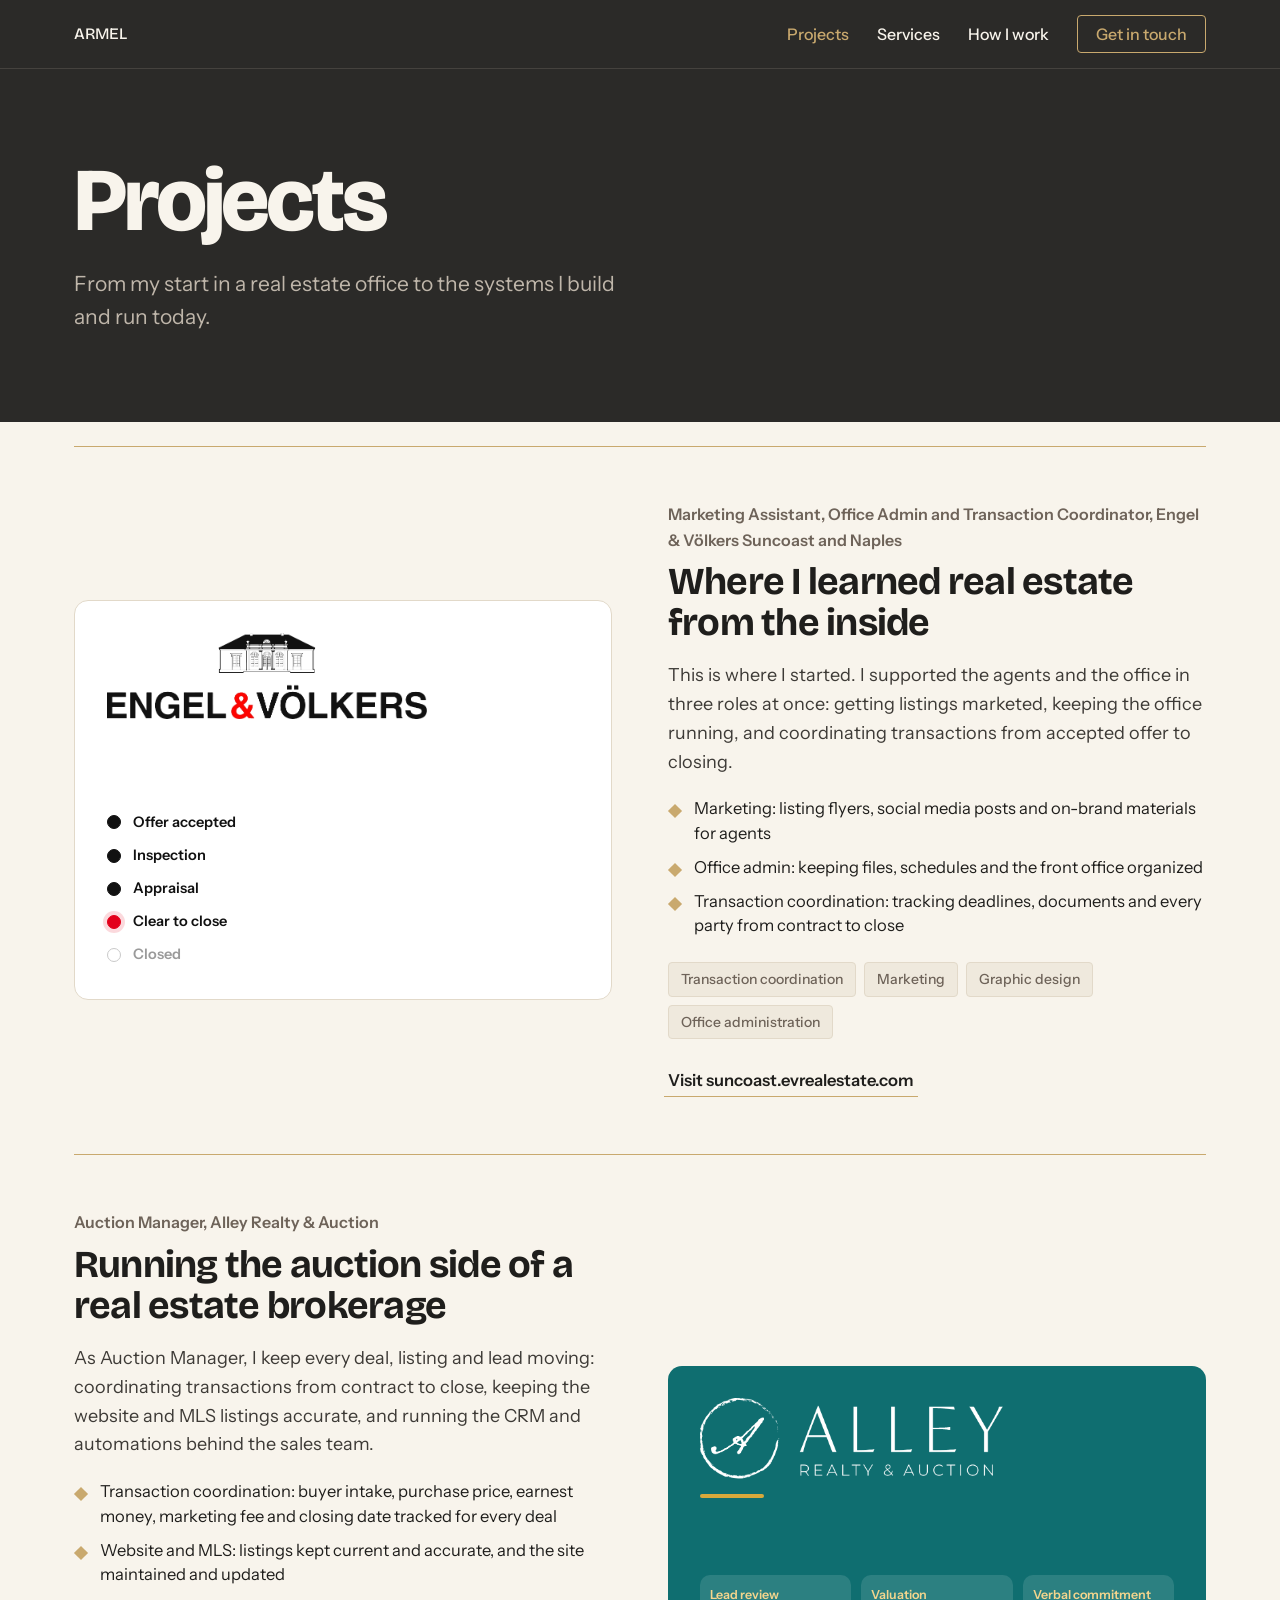
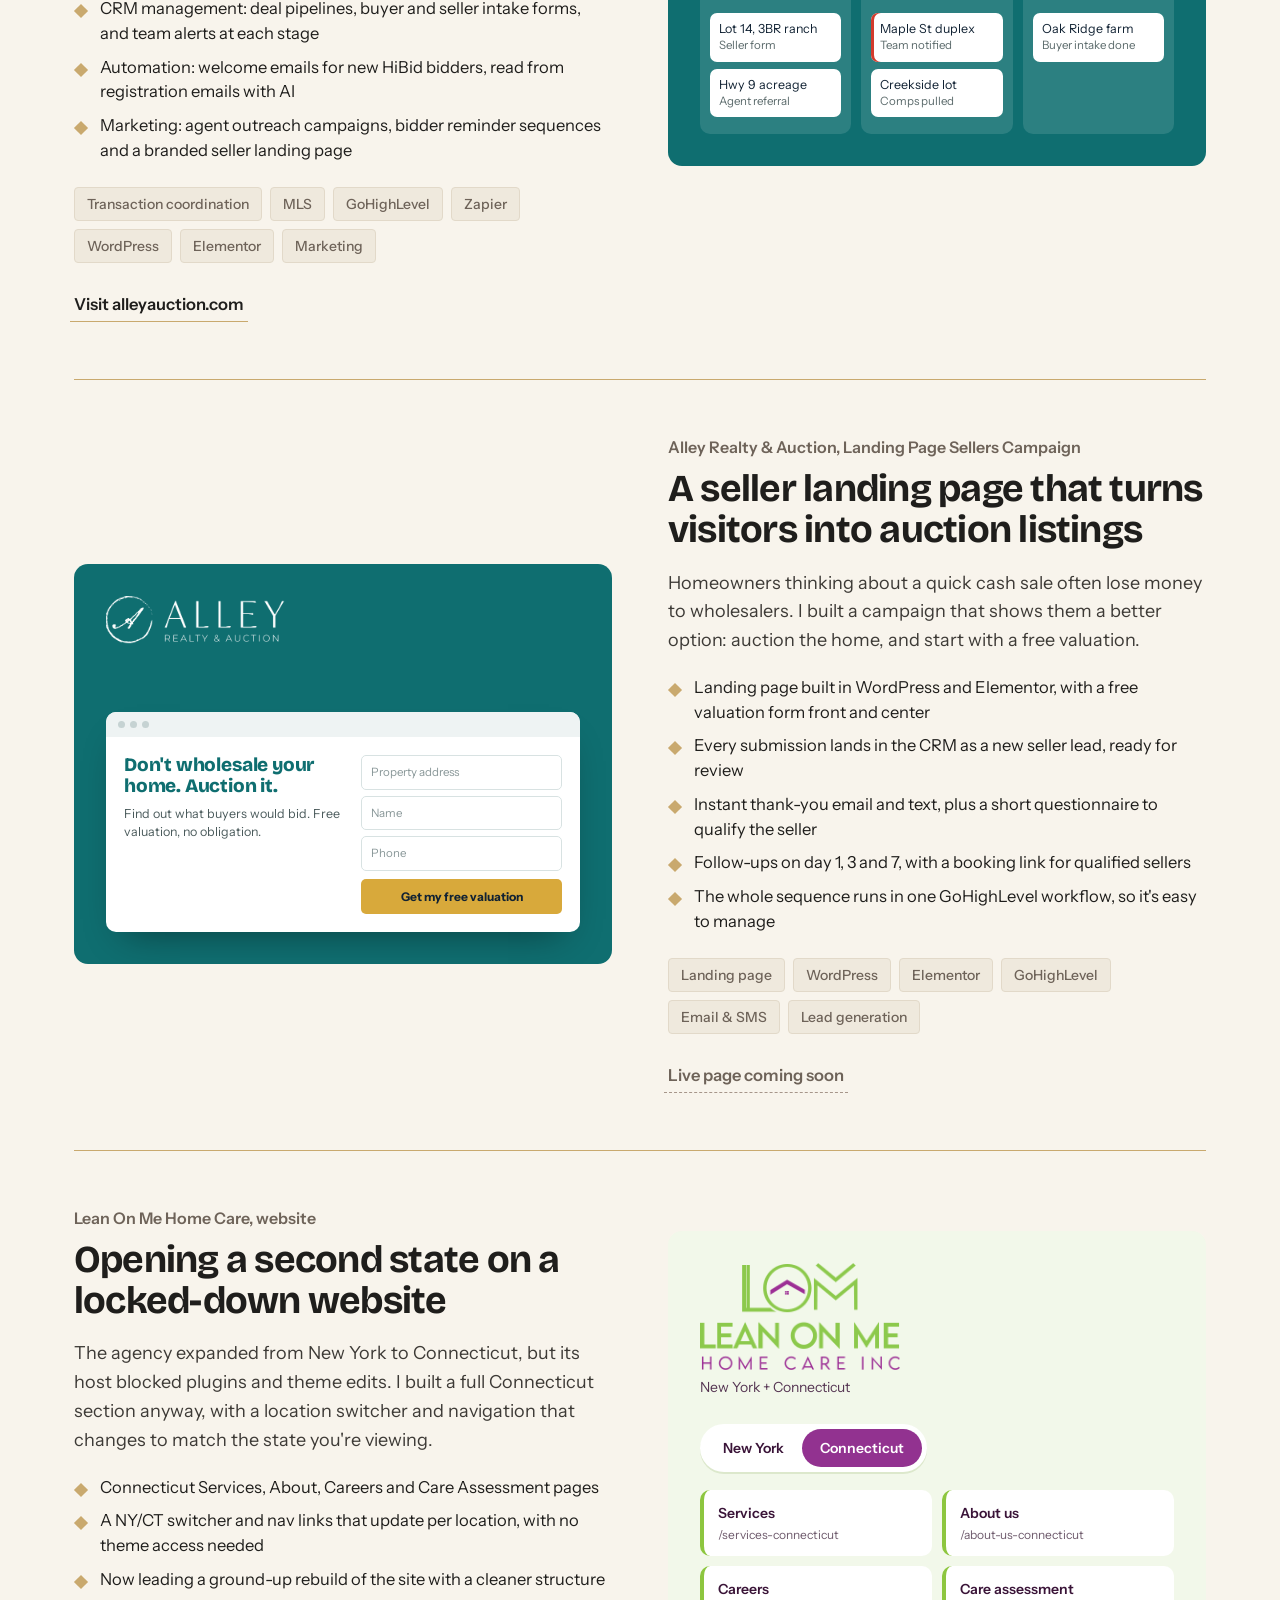
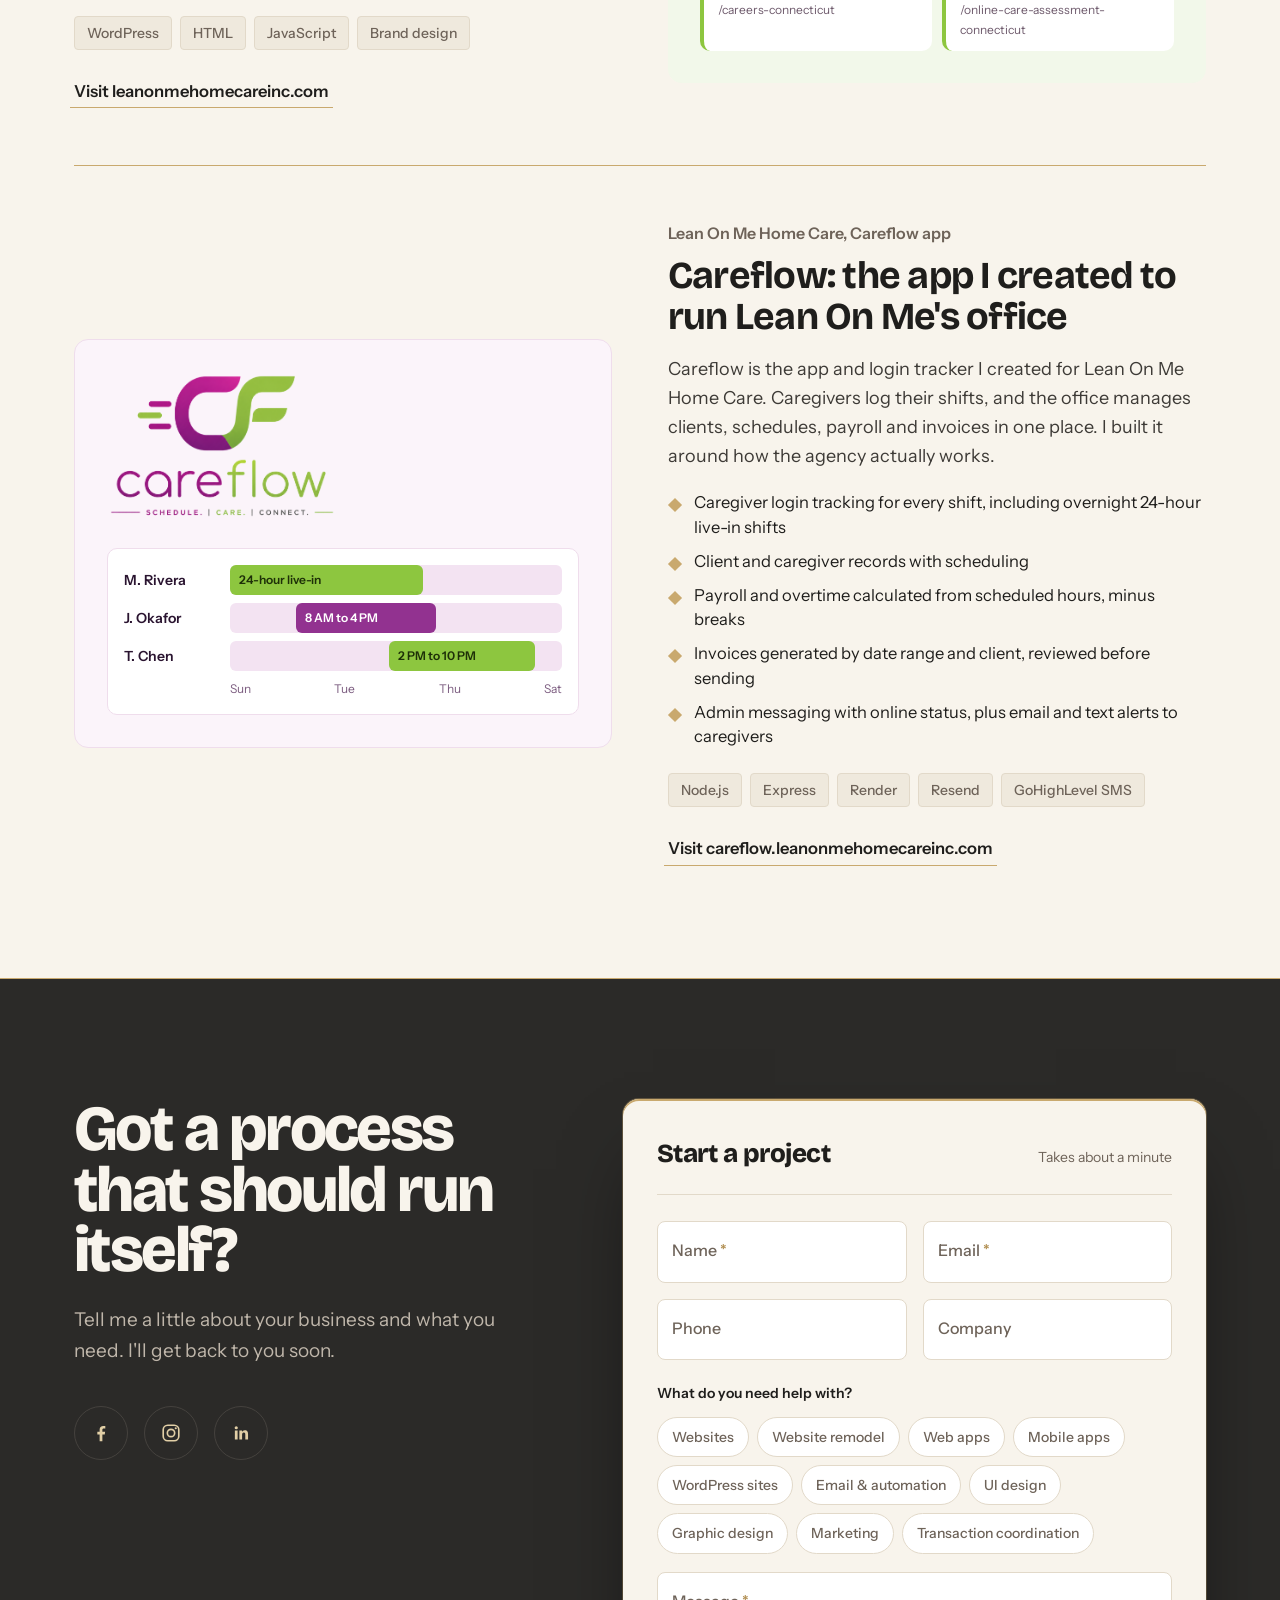
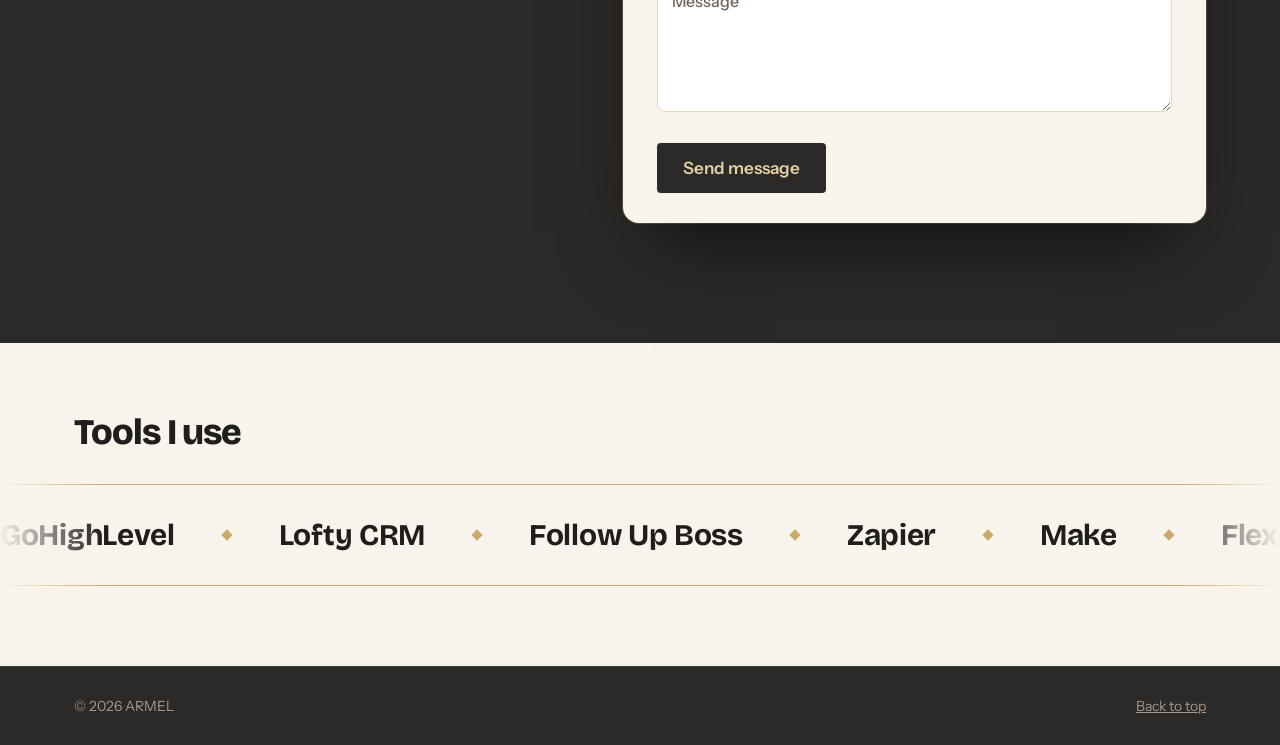
==== commit cee11e84: "Add Websites and Website remodel to contact form" ====
--- a/projects.html
+++ b/projects.html
@@ -14,6 +14,20 @@
 <link href="https://fonts.googleapis.com/css2?family=Bricolage+Grotesque:opsz,wght@12..96,500;12..96,700;12..96,800&family=Instrument+Sans:wght@400;500;600&display=swap" rel="stylesheet">
 <link rel="stylesheet" href="styles.css">
 <script>
+  // On refresh, always start at the top of the page instead of where you left off
+  (function(){
+    var nav = performance.getEntriesByType && performance.getEntriesByType('navigation')[0];
+    var isReload = nav ? nav.type === 'reload' : (performance.navigation && performance.navigation.type === 1);
+    if ('scrollRestoration' in history) history.scrollRestoration = 'manual';
+    if (!isReload) return;
+    if (location.hash) history.replaceState(null, '', location.pathname + location.search);
+    function top(){ window.scrollTo({ top: 0, left: 0, behavior: 'instant' }); }
+    top();
+    document.addEventListener('DOMContentLoaded', top);
+    window.addEventListener('load', top);
+  })();
+</script>
+<script>
   // Scroll reveal: hide elements only when JavaScript runs and motion is allowed
   if (!window.matchMedia('(prefers-reduced-motion: reduce)').matches) document.documentElement.classList.add('js-reveal');
 </script>
@@ -227,6 +241,8 @@
         <fieldset class="field services-pick">
           <legend>What do you need help with?</legend>
           <div class="chips">
+              <label class="chip"><input type="checkbox" name="services" value="Websites"><span>Websites</span></label>
+              <label class="chip"><input type="checkbox" name="services" value="Website remodel"><span>Website remodel</span></label>
               <label class="chip"><input type="checkbox" name="services" value="Web apps"><span>Web apps</span></label>
               <label class="chip"><input type="checkbox" name="services" value="Mobile apps"><span>Mobile apps</span></label>
               <label class="chip"><input type="checkbox" name="services" value="WordPress sites"><span>WordPress sites</span></label>
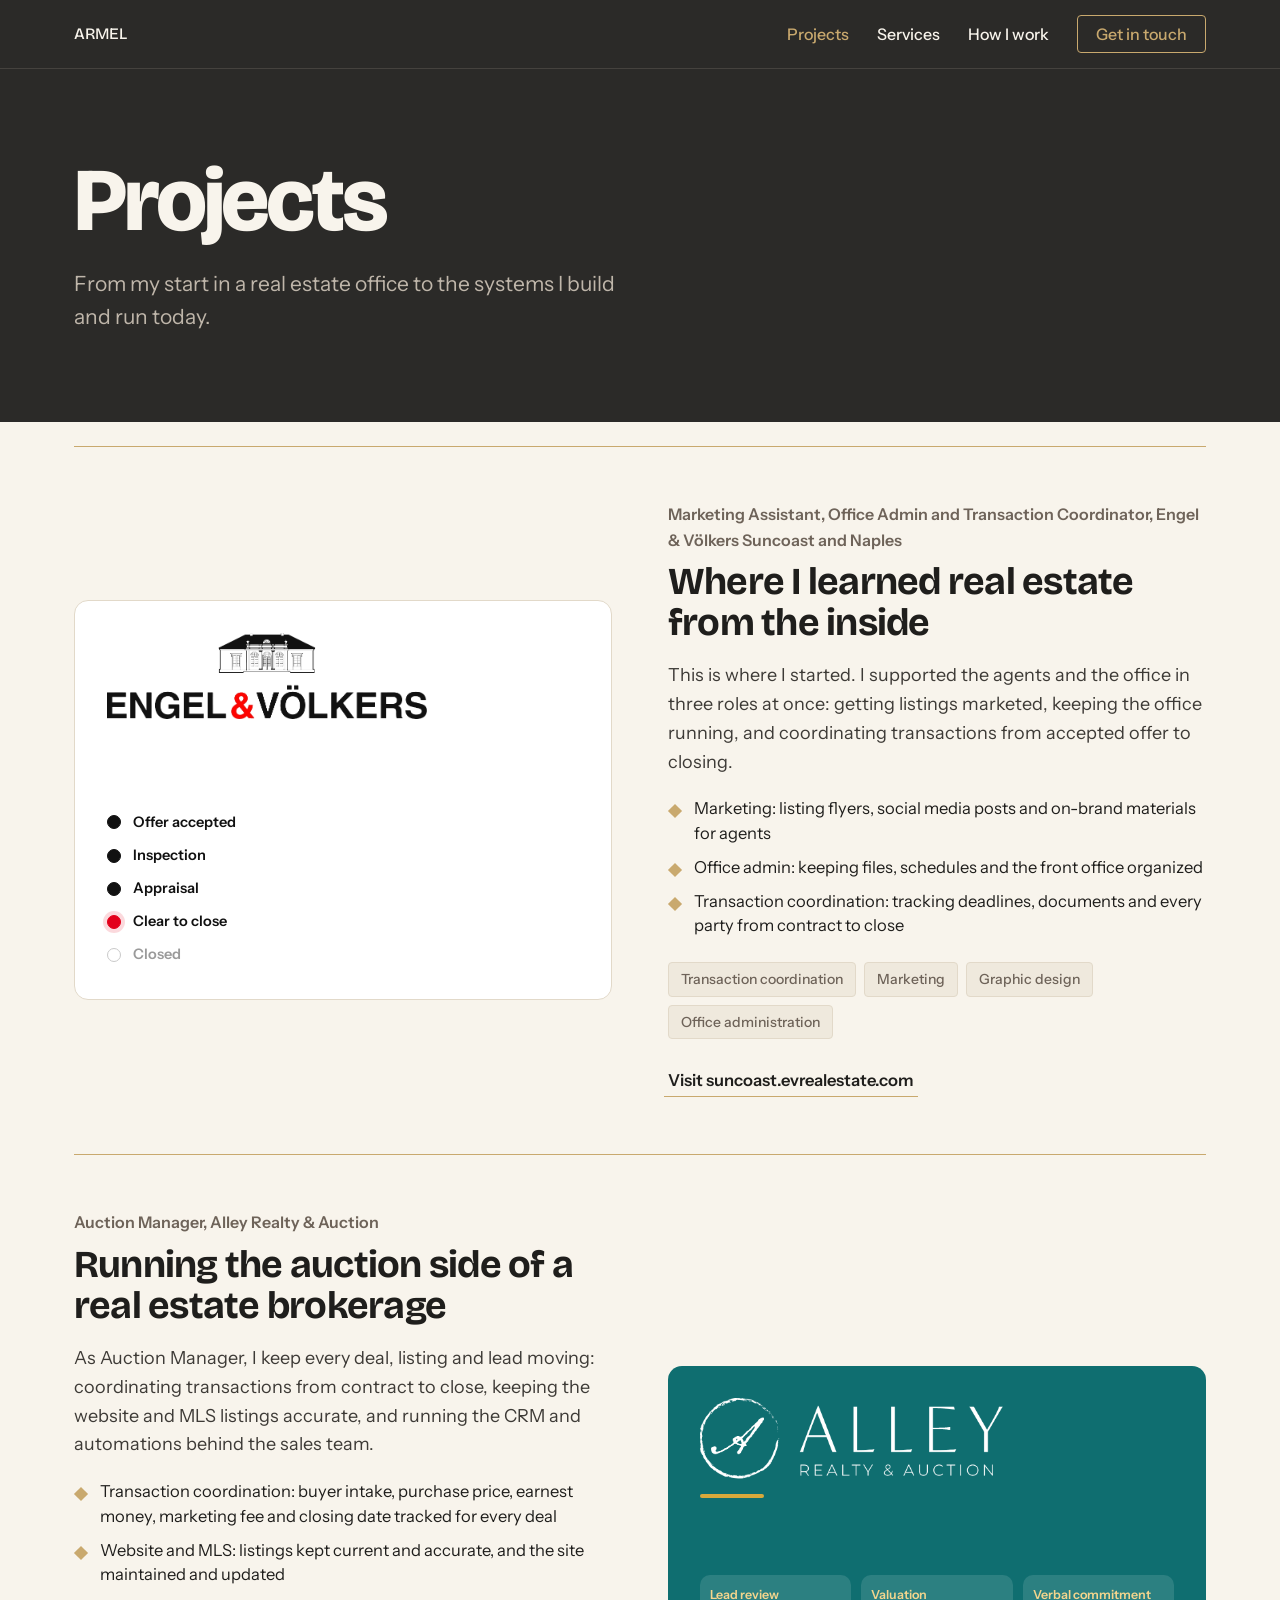
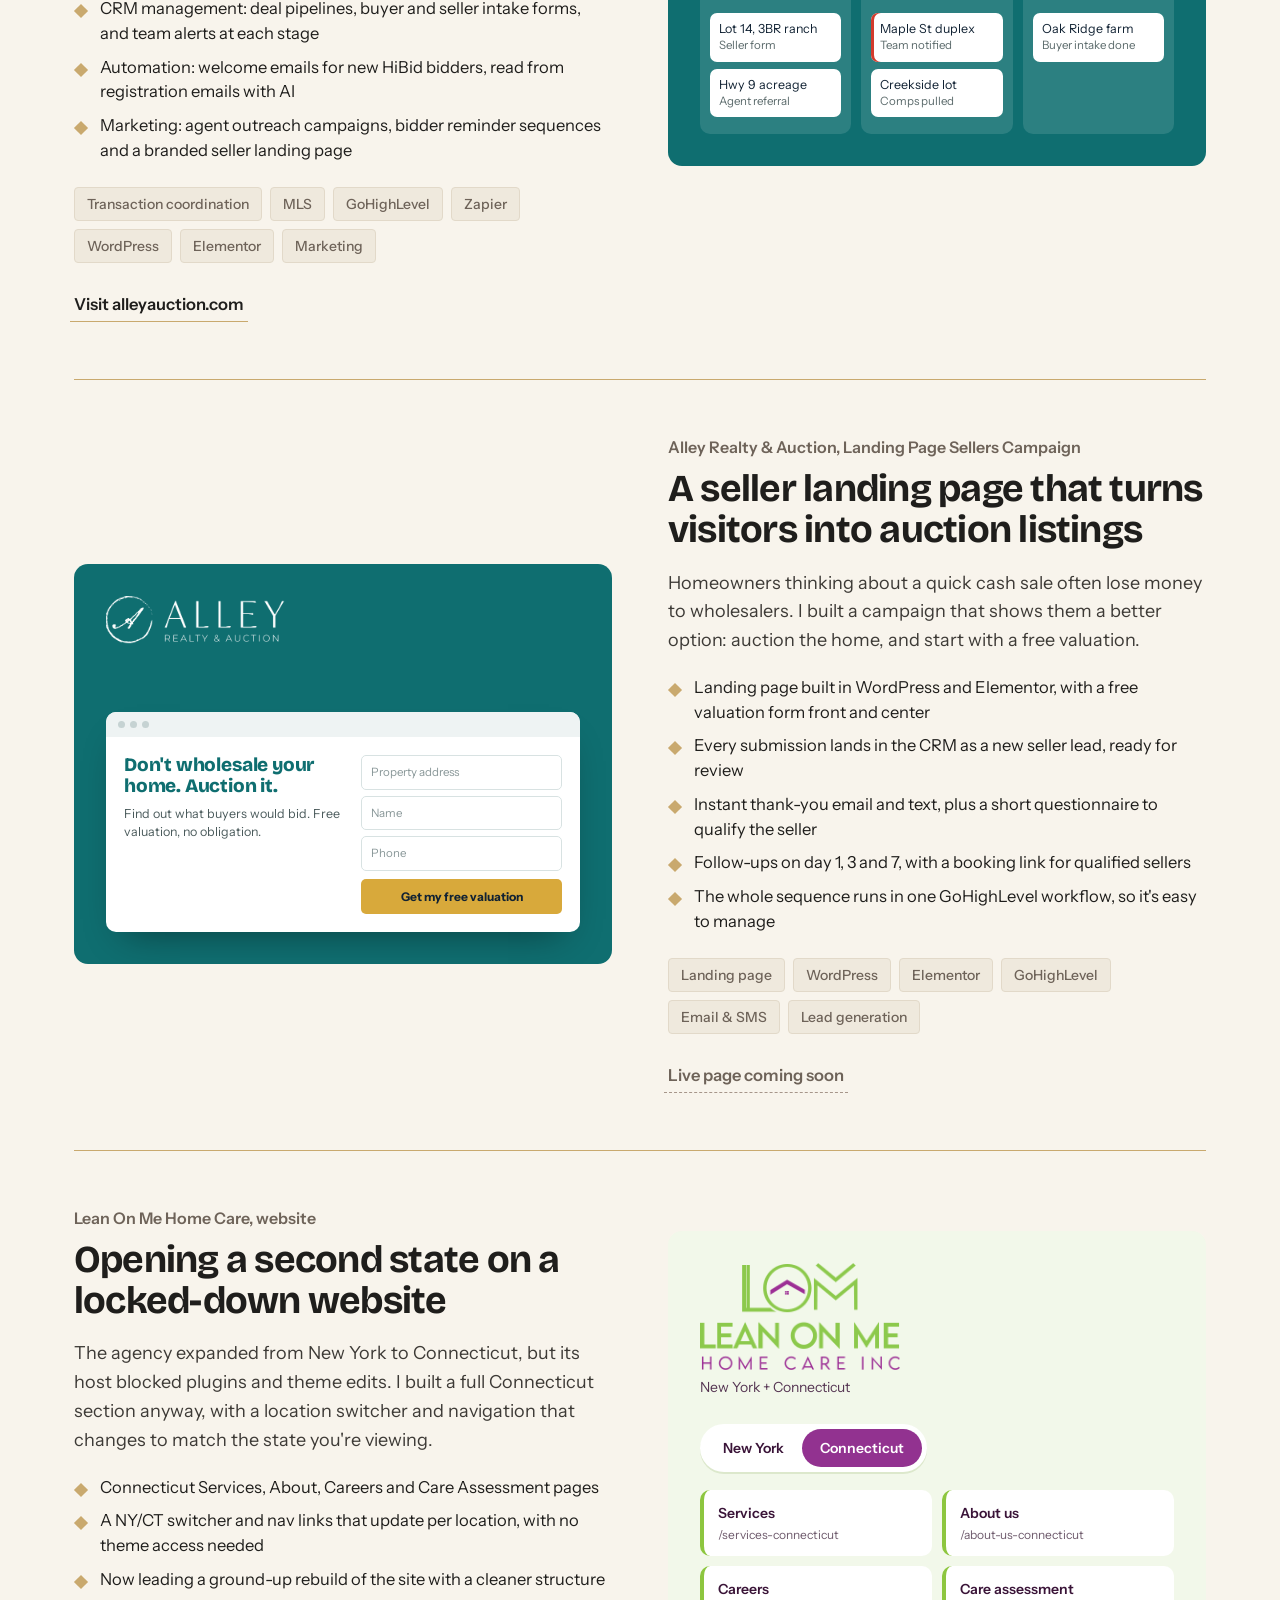
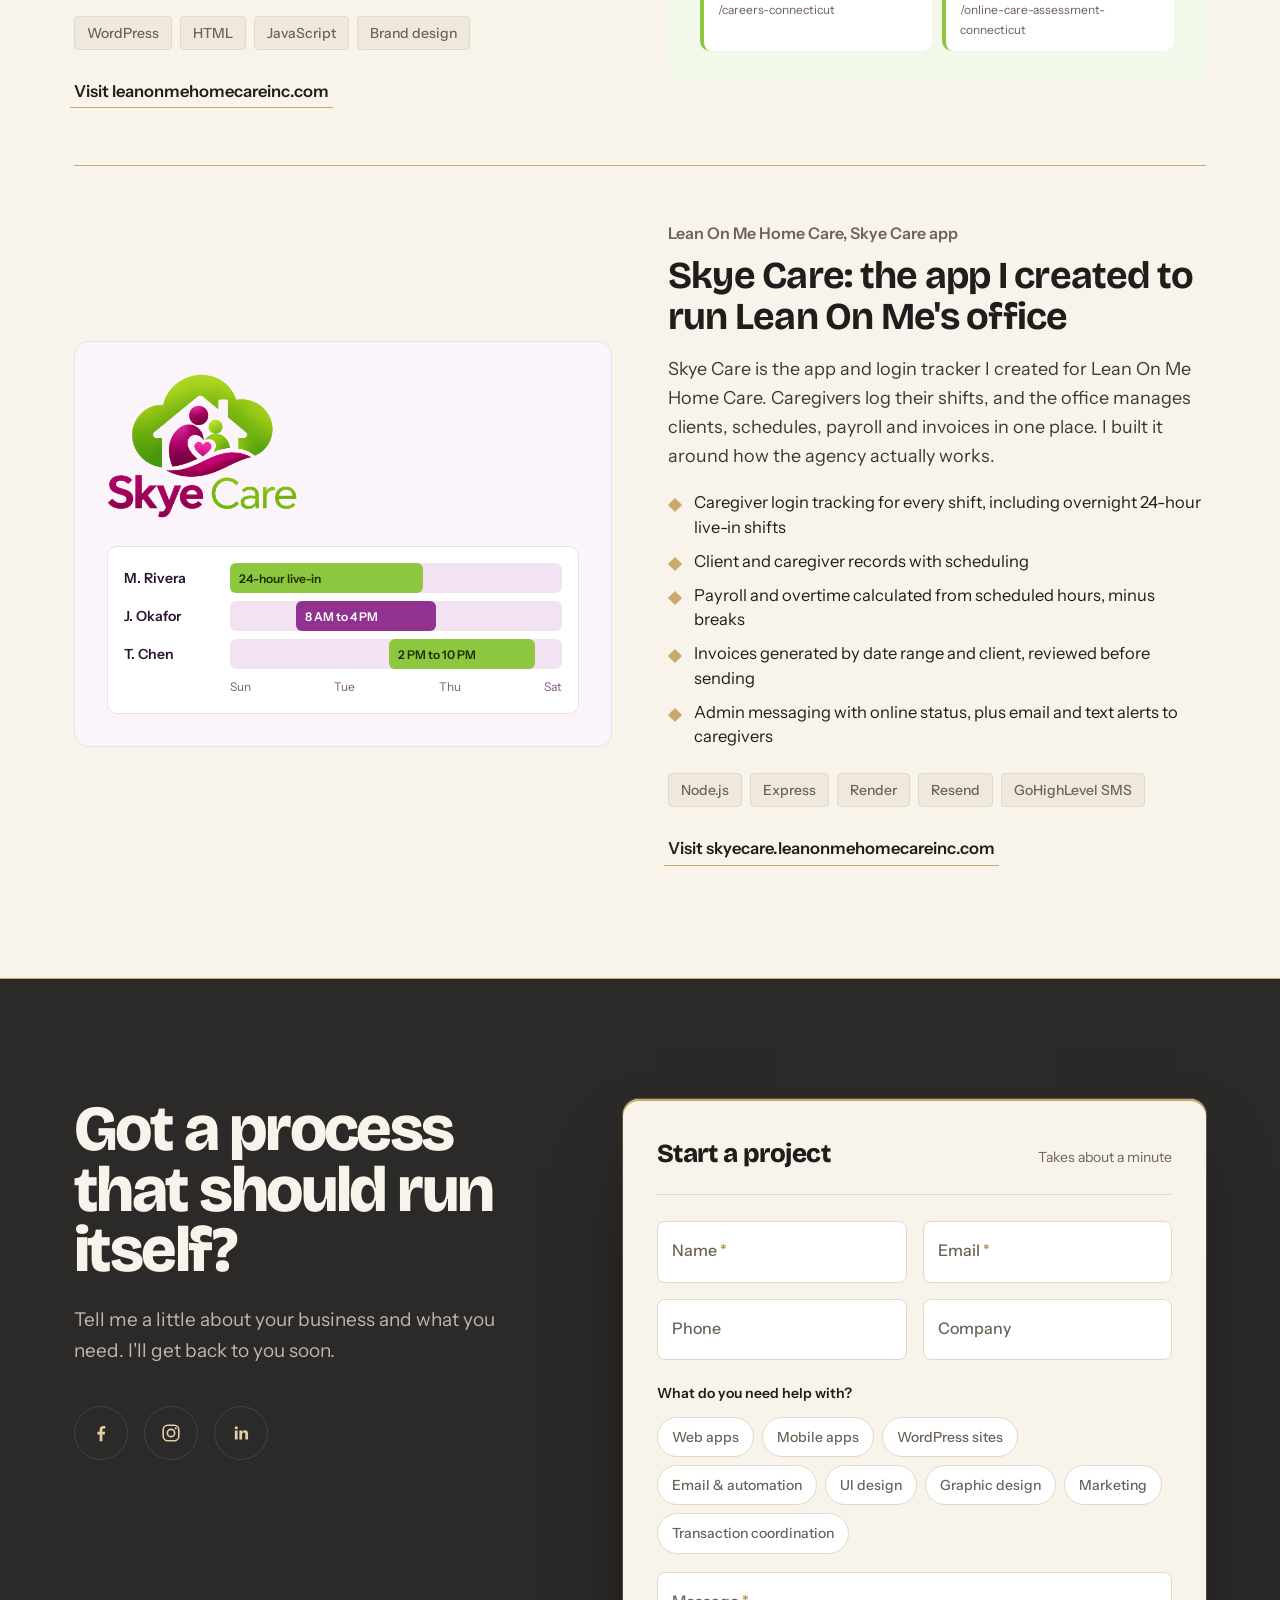
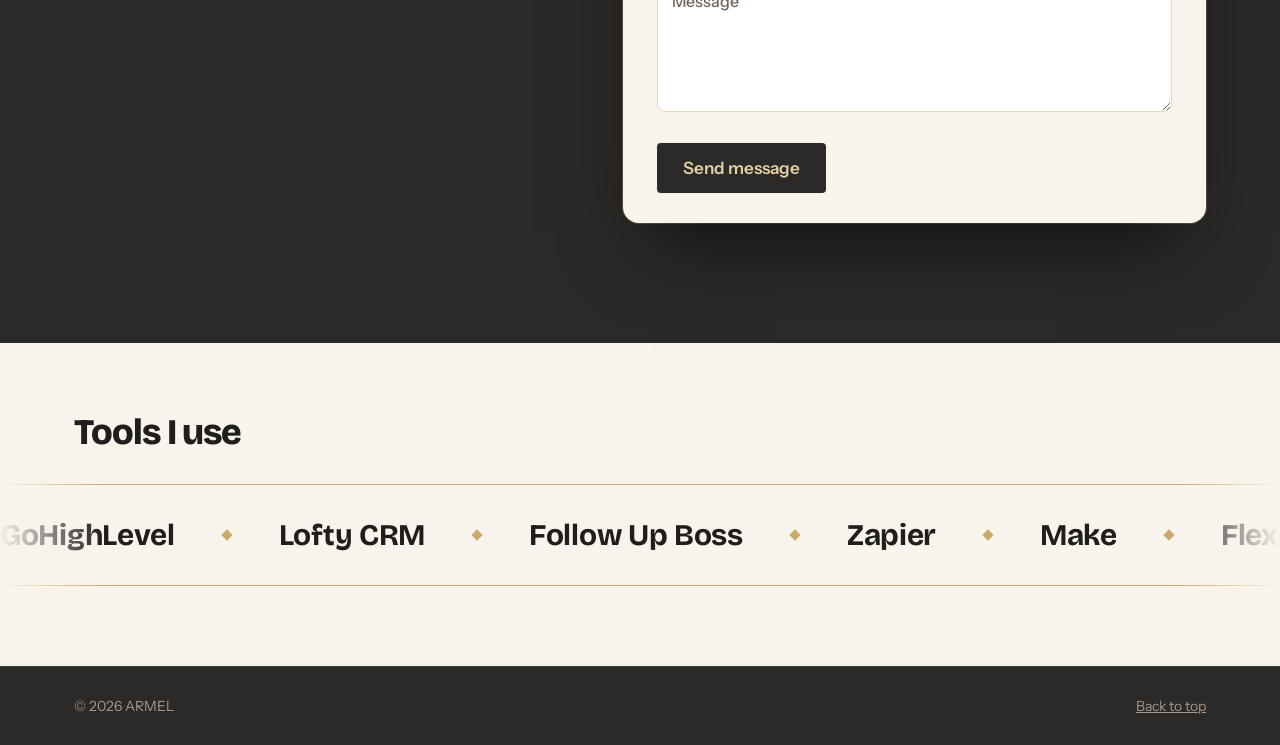
==== commit c60eedd5: "Rename Careflow to Skye Care" ====
--- a/projects.html
+++ b/projects.html
@@ -8,7 +8,7 @@
   Contact section. Search this file for "EDIT" to find every spot.
 -->
 <title>Projects | ARMEL</title>
-<meta name="description" content="Case studies: Engel &amp; Völkers Suncoast and Naples, Alley Realty &amp; Auction, its seller landing page campaign, Lean On Me Home Care, and Careflow, the app I built for Lean On Me.">
+<meta name="description" content="Case studies: Engel &amp; Völkers Suncoast and Naples, Alley Realty &amp; Auction, its seller landing page campaign, Lean On Me Home Care, and Skye Care, the app I built for Lean On Me.">
 <link rel="preconnect" href="https://fonts.googleapis.com">
 <link rel="preconnect" href="https://fonts.gstatic.com" crossorigin>
 <link href="https://fonts.googleapis.com/css2?family=Bricolage+Grotesque:opsz,wght@12..96,500;12..96,700;12..96,800&family=Instrument+Sans:wght@400;500;600&display=swap" rel="stylesheet">
@@ -179,10 +179,10 @@
         </div>
       </article>
 
-      <article id="careflow" class="case">
-        <a class="visual v-careflow" href="https://careflow.leanonmehomecareinc.com" target="_blank" rel="noopener" tabindex="-1" aria-hidden="true" data-stamp="LAUNCHED">
-          <div>
-            <img class="vlogo vlogo-careflow" src="images/careflow-logo.png" alt="Careflow logo" width="1069" height="685">
+      <article id="skye-care" class="case">
+        <a class="visual v-skyecare" href="https://skyecare.leanonmehomecareinc.com" target="_blank" rel="noopener" tabindex="-1" aria-hidden="true" data-stamp="LAUNCHED">
+          <div>
+            <img class="vlogo vlogo-skyecare" src="images/skyecare-logo.png" alt="Skye Care logo" width="687" height="523">
           </div>
           <div>
             <div class="sched">
@@ -194,9 +194,9 @@
           </div>
         </a>
         <div>
-          <div class="client">Lean On Me Home Care, Careflow app</div>
-          <h3>Careflow: the app I created to run Lean On Me's office</h3>
-          <p>Careflow is the app and login tracker I created for Lean On Me Home Care. Caregivers log their shifts, and the office manages clients, schedules, payroll and invoices in one place. I built it around how the agency actually works.</p>
+          <div class="client">Lean On Me Home Care, Skye Care app</div>
+          <h3>Skye Care: the app I created to run Lean On Me's office</h3>
+          <p>Skye Care is the app and login tracker I created for Lean On Me Home Care. Caregivers log their shifts, and the office manages clients, schedules, payroll and invoices in one place. I built it around how the agency actually works.</p>
           <ul class="built">
             <li>Caregiver login tracking for every shift, including overnight 24-hour live-in shifts</li>
             <li>Client and caregiver records with scheduling</li>
@@ -205,7 +205,7 @@
             <li>Admin messaging with online status, plus email and text alerts to caregivers</li>
           </ul>
           <div class="tags"><span>Node.js</span><span>Express</span><span>Render</span><span>Resend</span><span>GoHighLevel SMS</span></div>
-          <a class="visit" href="https://careflow.leanonmehomecareinc.com" target="_blank" rel="noopener">Visit careflow.leanonmehomecareinc.com<span class="sr"> (opens in a new tab)</span></a>
+          <a class="visit" href="https://skyecare.leanonmehomecareinc.com" target="_blank" rel="noopener">Visit skyecare.leanonmehomecareinc.com<span class="sr"> (opens in a new tab)</span></a>
         </div>
       </article>
     </div>
@@ -241,8 +241,6 @@
         <fieldset class="field services-pick">
           <legend>What do you need help with?</legend>
           <div class="chips">
-              <label class="chip"><input type="checkbox" name="services" value="Websites"><span>Websites</span></label>
-              <label class="chip"><input type="checkbox" name="services" value="Website remodel"><span>Website remodel</span></label>
               <label class="chip"><input type="checkbox" name="services" value="Web apps"><span>Web apps</span></label>
               <label class="chip"><input type="checkbox" name="services" value="Mobile apps"><span>Mobile apps</span></label>
               <label class="chip"><input type="checkbox" name="services" value="WordPress sites"><span>WordPress sites</span></label>
--- a/styles.css
+++ b/styles.css
@@ -125,7 +125,7 @@
 .visual .vsub{font-size:14px;opacity:.85;margin-top:6px}
 .visual .vlogo{display:block;width:100%;max-width:340px;height:auto}
 .visual .vlogo-lom{max-width:200px}
-.visual .vlogo-careflow{max-width:230px}
+.visual .vlogo-skyecare{max-width:190px}
 
 /* Engel & Völkers — black, white, red */
 .v-ev{background:#fff;color:#111;border:1px solid var(--line)}
@@ -138,8 +138,8 @@
 .closing li.now{color:#111}
 .closing li.now span{border-color:#E3001B;background:#E3001B;box-shadow:0 0 0 4px rgba(227,0,27,.15)}
 
-/* Careflow — brand purple + green */
-.v-careflow{background:#FBF4FA;color:#2A1430;border:1px solid #EFDDEC}
+/* Skye Care — brand plum + green */
+.v-skyecare{background:#FBF4FA;color:#2A1430;border:1px solid #EFDDEC}
 .sched{background:#fff;color:#2A1430;border:1px solid #EFDDEC;border-radius:10px;padding:16px;display:grid;gap:8px;font-size:14px;margin-top:28px}
 .sched .row{display:grid;grid-template-columns:96px 1fr;gap:10px;align-items:center}
 .sched .who{font-weight:600}
@@ -453,7 +453,7 @@
   .visit,.text-link{padding-top:11px;padding-bottom:11px}
   footer a{display:inline-block;padding:12px 0}
 }
-/* Small phones: keep the Careflow schedule labels readable */
+/* Small phones: keep the Skye Care schedule labels readable */
 @media (max-width:480px){
   .sched{padding:12px}
   .sched .row{grid-template-columns:60px 1fr;gap:8px}
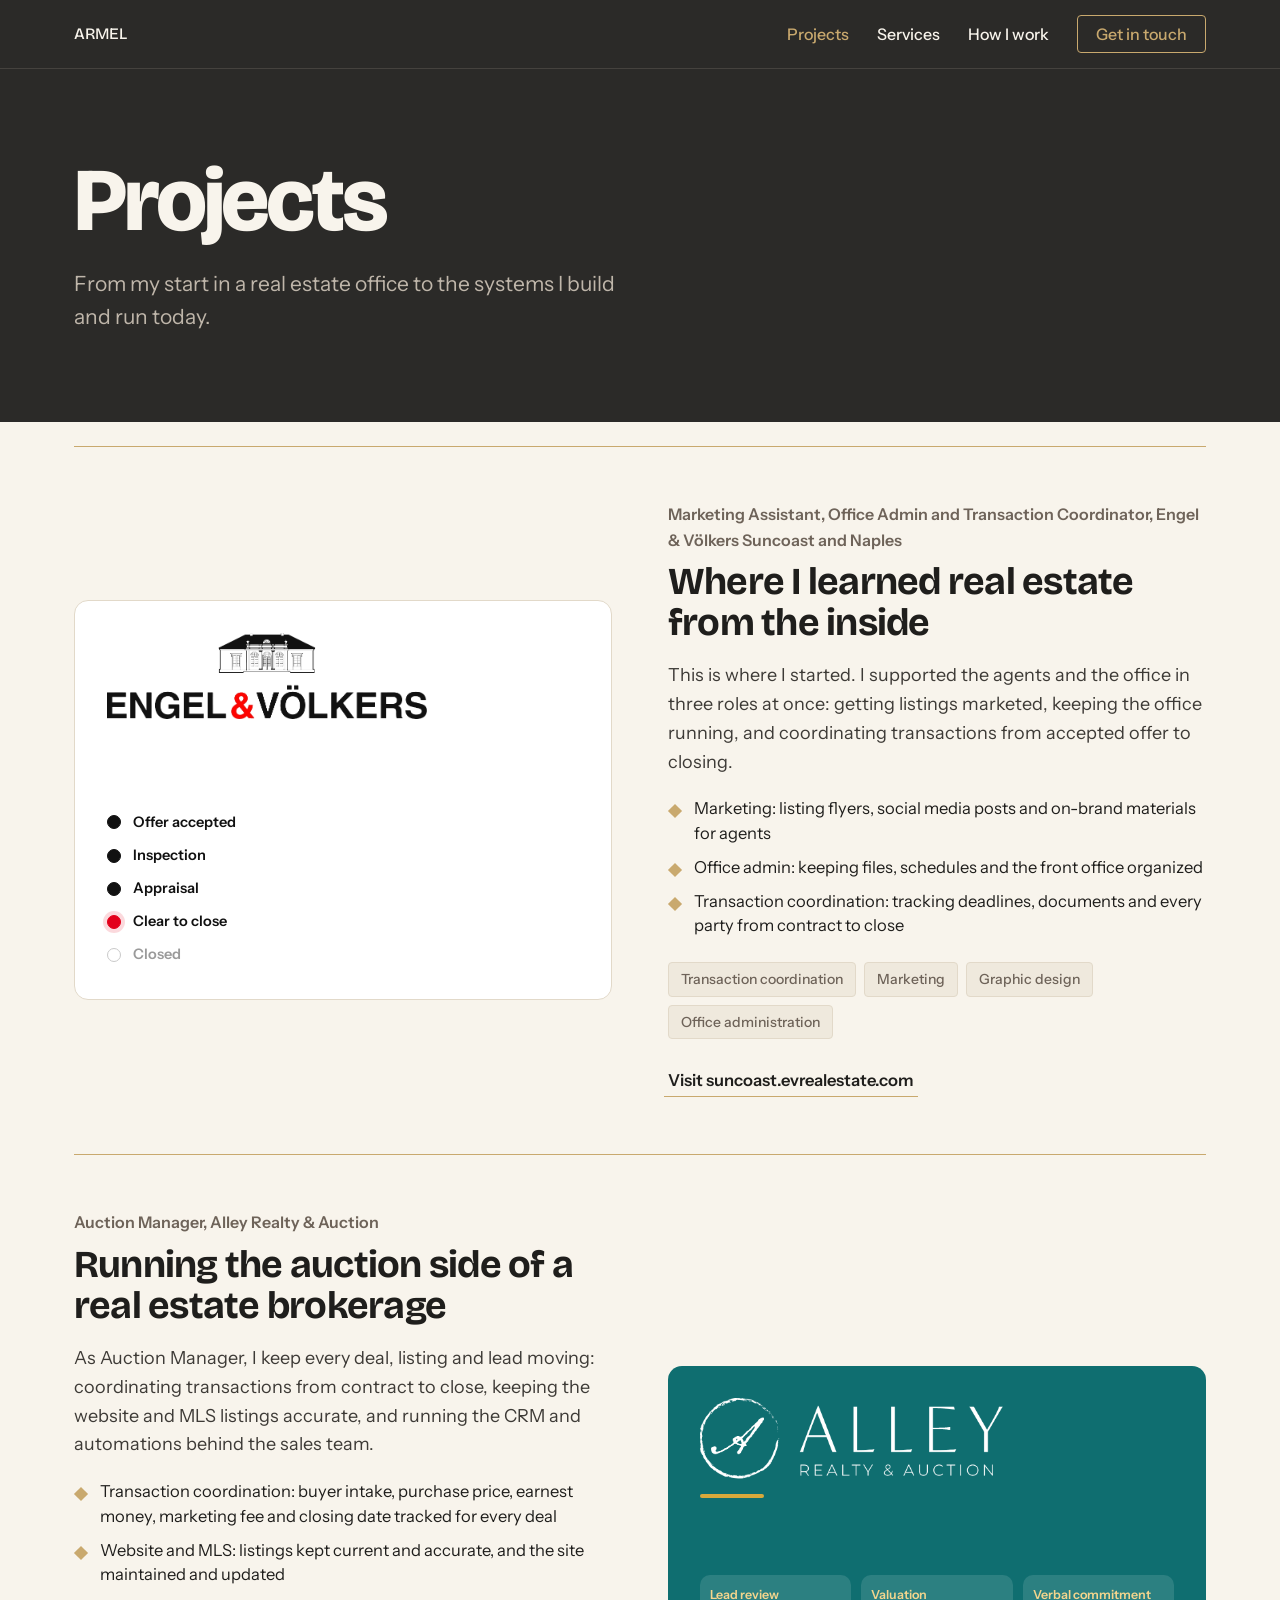
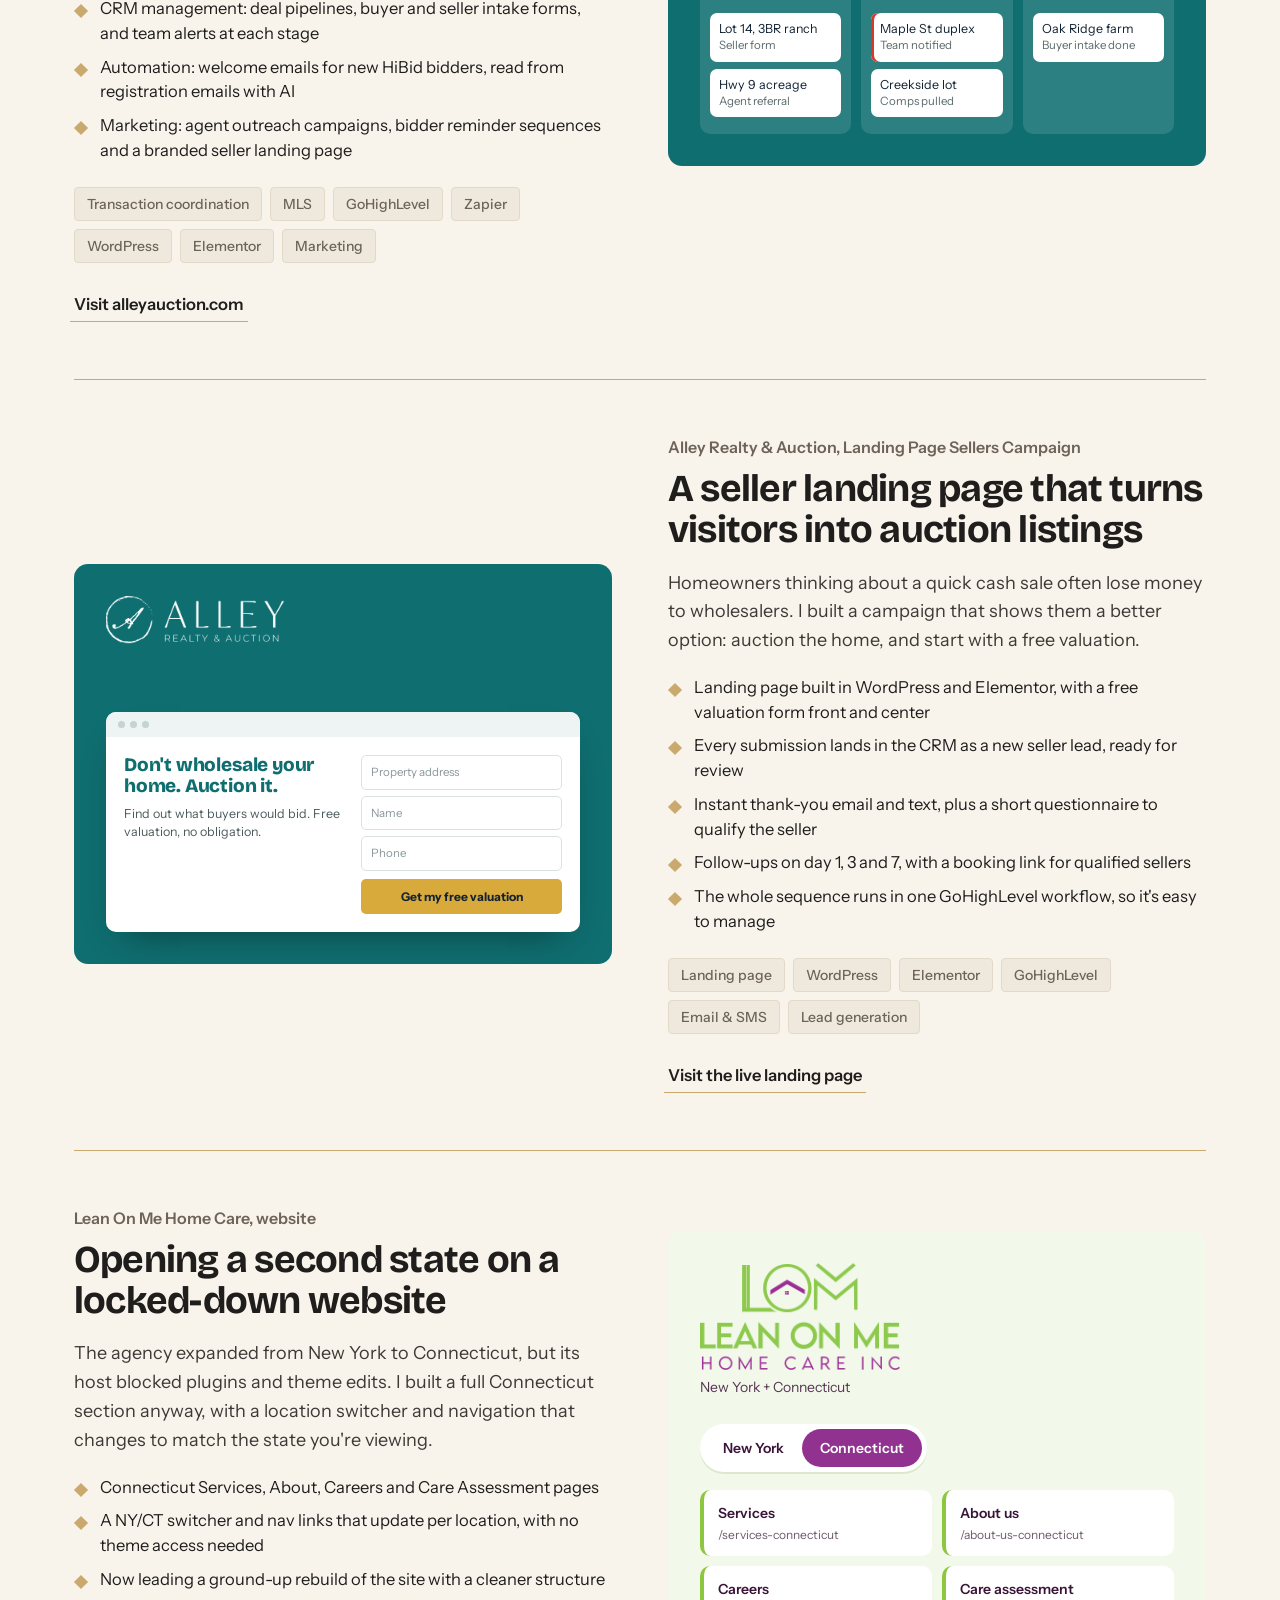
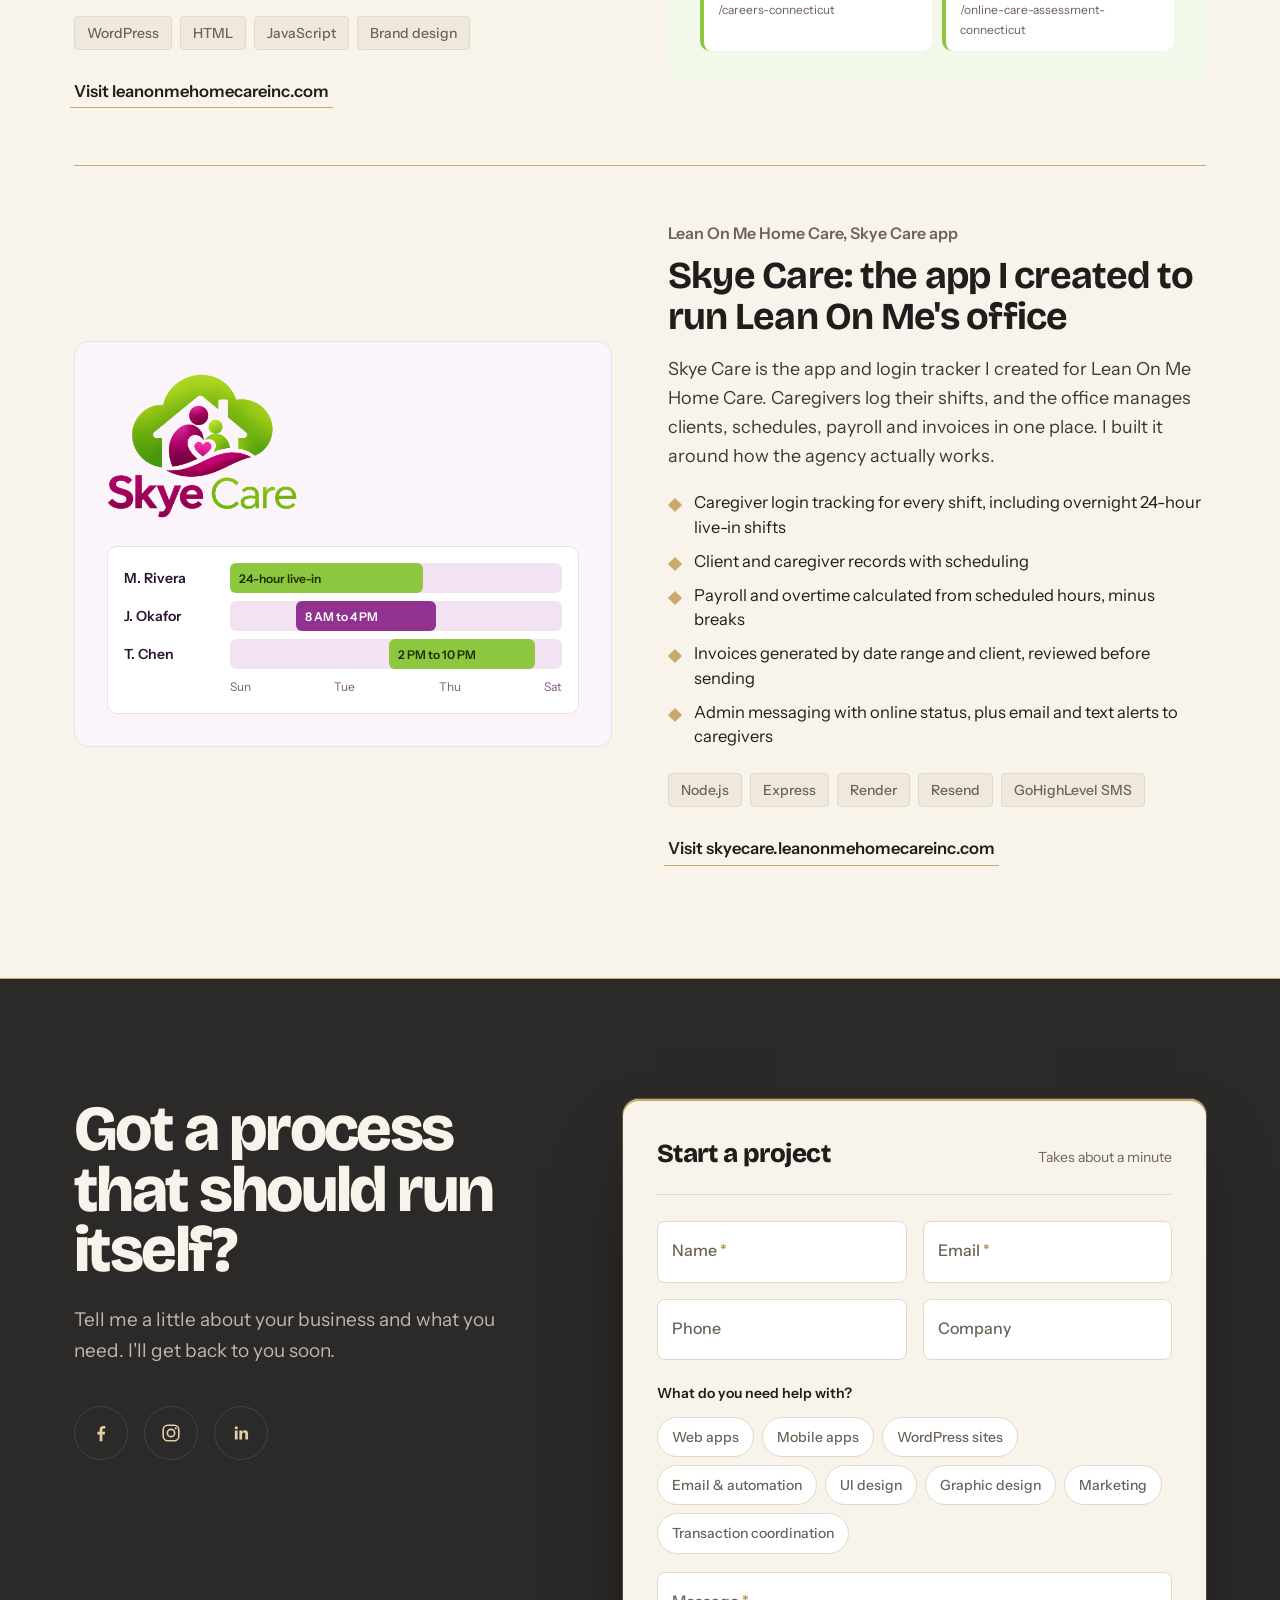
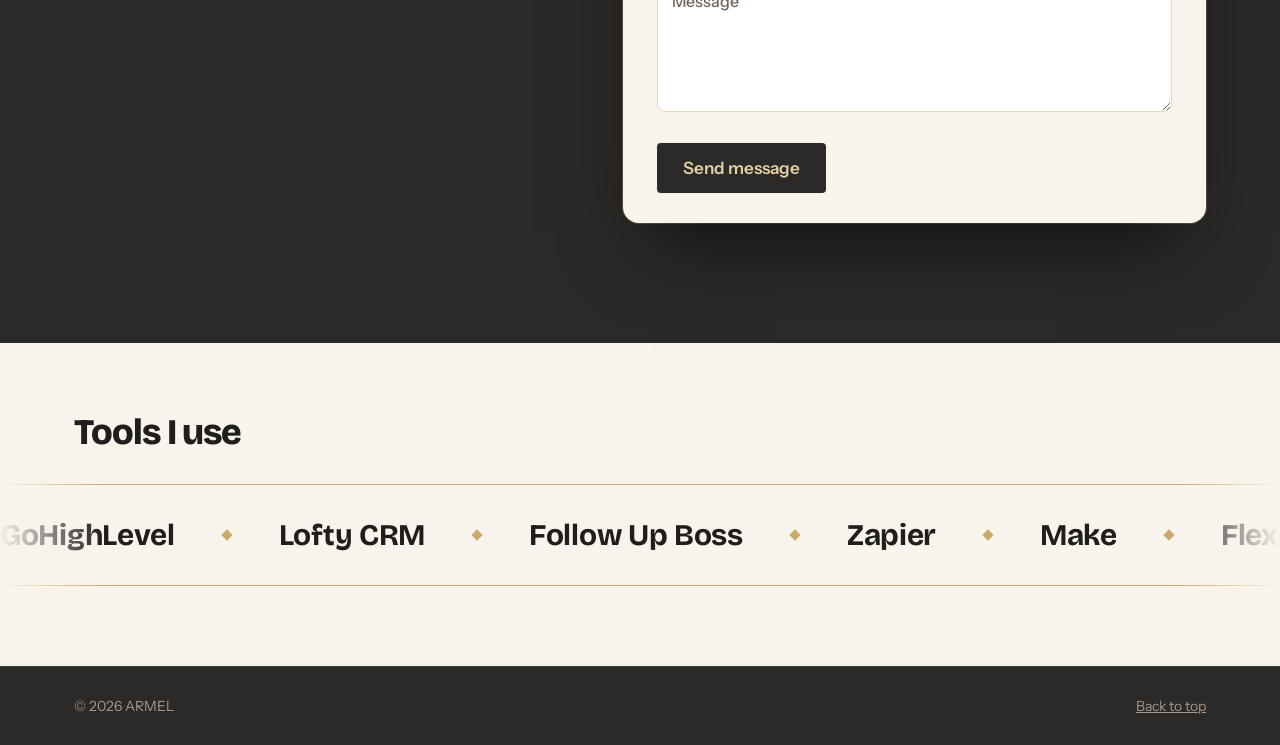
==== commit 7b893925: "Link seller landing page" ====
--- a/projects.html
+++ b/projects.html
@@ -112,7 +112,7 @@
       </article>
 
       <article id="alley-landing" class="case">
-        <div class="visual v-landing" aria-hidden="true" data-stamp="NEW LEAD">
+        <a class="visual v-landing" href="https://alleyauction.com/sell-your-home-at-auction/" target="_blank" rel="noopener" tabindex="-1" aria-hidden="true" data-stamp="NEW LEAD">
           <div>
             <img class="vlogo vlogo-small" src="images/alley-logo.png" alt="" width="890" height="237">
           </div>
@@ -131,7 +131,7 @@
               </div>
             </div>
           </div>
-        </div>
+        </a>
         <div>
           <div class="client">Alley Realty &amp; Auction, Landing Page Sellers Campaign</div>
           <h3>A seller landing page that turns visitors into auction listings</h3>
@@ -144,8 +144,7 @@
             <li>The whole sequence runs in one GoHighLevel workflow, so it's easy to manage</li>
           </ul>
           <div class="tags"><span>Landing page</span><span>WordPress</span><span>Elementor</span><span>GoHighLevel</span><span>Email &amp; SMS</span><span>Lead generation</span></div>
-          <!-- EDIT: when the seller landing page is live, replace the line below with a link like the other projects -->
-          <span class="visit visit-soon">Live page coming soon</span>
+          <a class="visit" href="https://alleyauction.com/sell-your-home-at-auction/" target="_blank" rel="noopener">Visit the live landing page<span class="sr"> (opens in a new tab)</span></a>
         </div>
       </article>
 
--- a/styles.css
+++ b/styles.css
@@ -294,7 +294,7 @@
 .toolbelt h2{font-size:clamp(28px,3vw,36px);margin-bottom:32px}
 .marquee{overflow:hidden;border-top:1px solid var(--gold);border-bottom:1px solid var(--gold);padding:26px 0;
   -webkit-mask-image:linear-gradient(90deg,transparent,#000 8%,#000 92%,transparent);mask-image:linear-gradient(90deg,transparent,#000 8%,#000 92%,transparent)}
-.track{display:flex;width:max-content;list-style:none;animation:slide 70s linear infinite}
+.track{display:flex;width:max-content;list-style:none;animation:slide 52s linear infinite}
 .marquee:hover .track{animation-play-state:paused}
 .track li{display:flex;align-items:center;font-family:var(--display);font-weight:700;font-size:clamp(22px,2.4vw,30px);letter-spacing:-.01em;color:var(--black);white-space:nowrap;padding-right:48px}
 .track li::after{content:"";width:8px;height:8px;transform:rotate(45deg);background:var(--gold);margin-left:48px}
